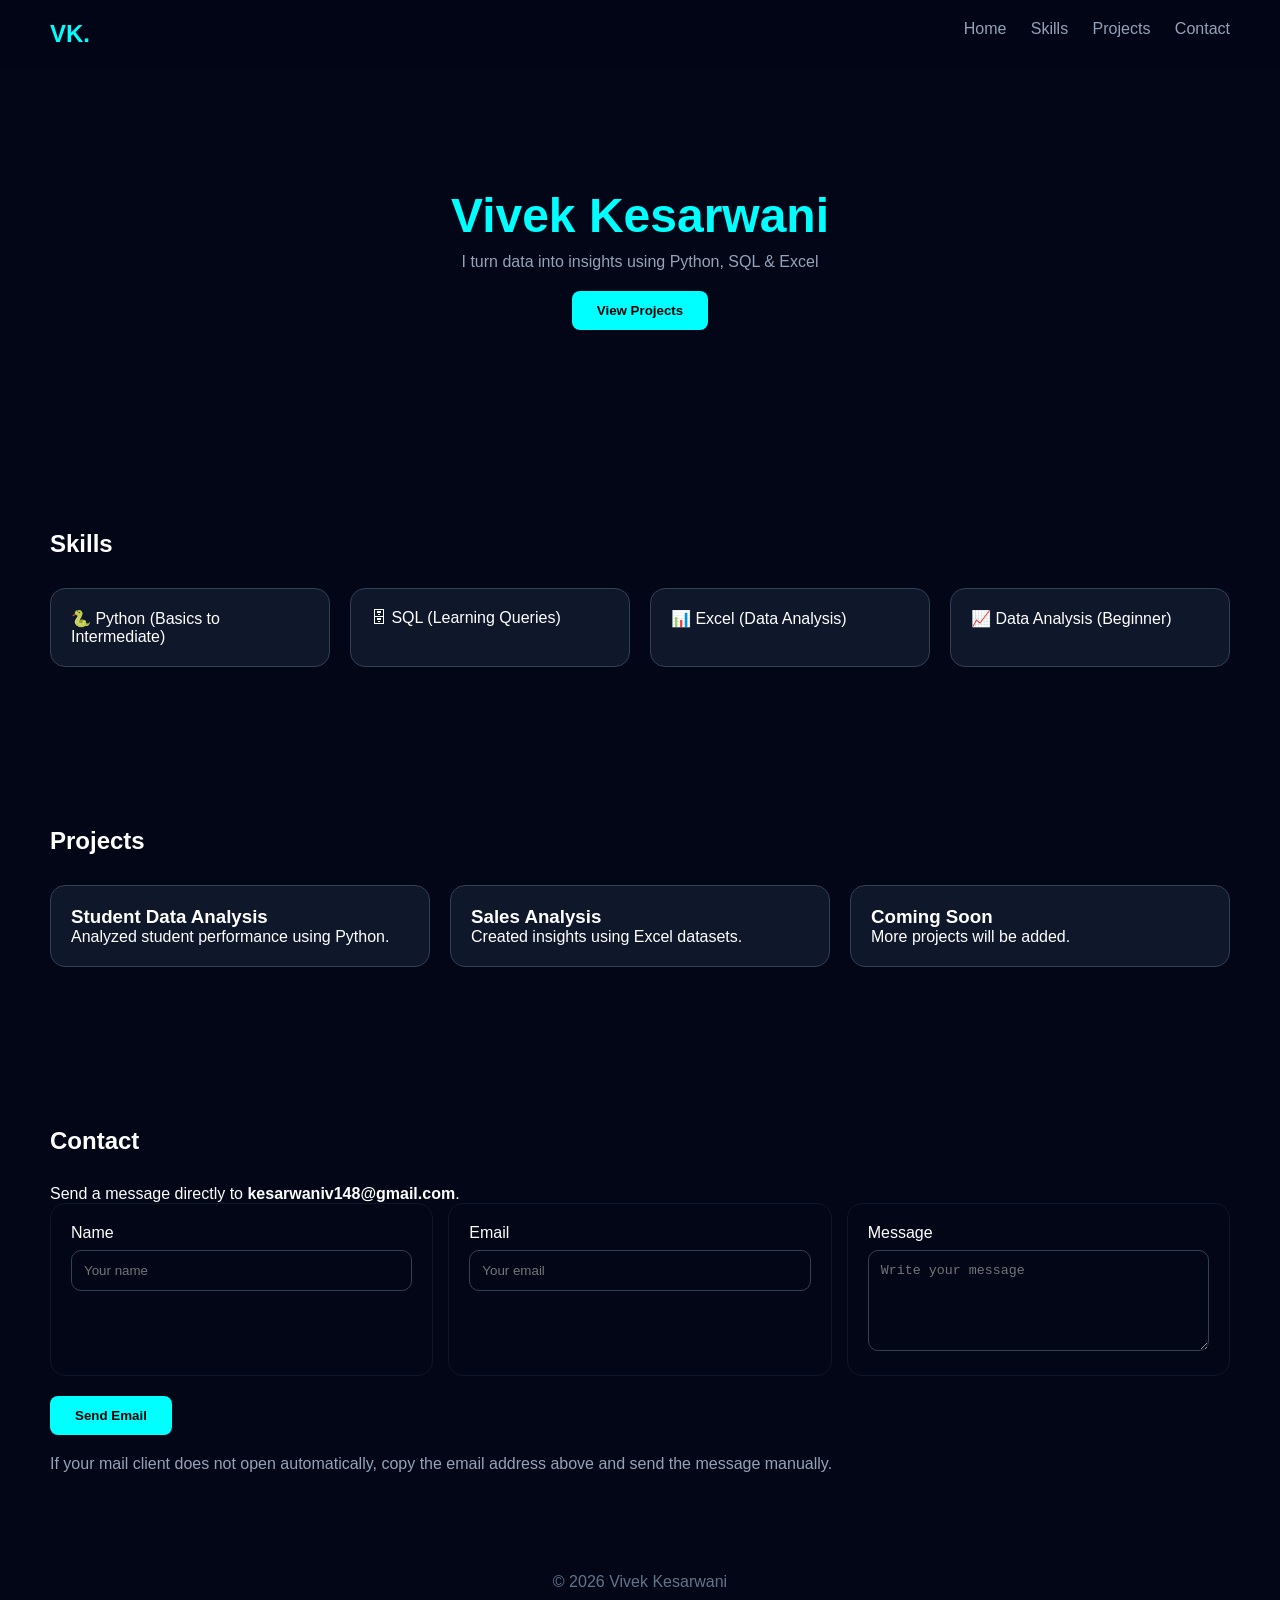
==== index.html @ e0312d07 "Add files via upload" ====
<!DOCTYPE html>
<html lang="en">
<head>
<meta charset="UTF-8">
<meta name="viewport" content="width=device-width, initial-scale=1.0">
<title>Vivek Kesarwani | Portfolio</title>

<style>
* {
  margin: 0;
  padding: 0;
  box-sizing: border-box;
  scroll-behavior: smooth;
}

body {
  font-family: 'Segoe UI', sans-serif;
  background: #020617;
  color: white;
}

/* Navbar */
nav {
  display: flex;
  justify-content: space-between;
  padding: 20px 50px;
  position: sticky;
  top: 0;
  background: rgba(2,6,23,0.9);
}
nav h2 {
  color: cyan;
}
nav a {
  color: #94a3b8;
  margin-left: 20px;
  text-decoration: none;
}
nav a:hover {
  color: cyan;
}

/* Hero */
.hero {
  text-align: center;
  padding: 120px 20px;
}
.hero h1 {
  font-size: 3rem;
  color: cyan;
}
.hero p {
  color: #94a3b8;
  margin-top: 10px;
}

/* Button */
button {
  margin-top: 20px;
  padding: 12px 25px;
  background: cyan;
  border: none;
  border-radius: 8px;
  cursor: pointer;
  font-weight: bold;
}
button:hover {
  box-shadow: 0 0 15px cyan;
}

/* Sections */
.section {
  padding: 80px 50px;
}
.section h2 {
  margin-bottom: 30px;
}

/* Cards */
.cards {
  display: flex;
  flex-wrap: wrap;
  gap: 20px;
}
.card {
  flex: 1;
  min-width: 250px;
  background: #0f172a;
  padding: 20px;
  border-radius: 15px;
  border: 1px solid #334155;
  transition: 0.3s;
}
.card:hover {
  transform: translateY(-8px);
  box-shadow: 0 0 20px cyan;
}

/* Footer */
footer {
  text-align: center;
  padding: 20px;
  color: #64748b;
}
</style>
</head>

<body>

<nav>
  <h2>VK.</h2>
  <div>
    <a href="index.html">Home</a>
    <a href="#skills">Skills</a>
    <a href="projects.html">Projects</a>
    <a href="#contact">Contact</a>
  </div>
</nav>

<section class="hero">
  <h1>Vivek Kesarwani</h1>
  <p>I turn data into insights using Python, SQL & Excel</p>
  <a href="projects.html"><button>View Projects</button></a>
</section>

<section class="section" id="skills">
  <h2>Skills</h2>
  <div class="cards">
    <div class="card">🐍 Python (Basics to Intermediate)</div>
    <div class="card">🗄 SQL (Learning Queries)</div>
    <div class="card">📊 Excel (Data Analysis)</div>
    <div class="card">📈 Data Analysis (Beginner)</div>
  </div>
</section>

<section class="section" id="projects">
  <h2>Projects</h2>
  <div class="cards">
    <div class="card">
      <h3>Student Data Analysis</h3>
      <p>Analyzed student performance using Python.</p>
    </div>
    <div class="card">
      <h3>Sales Analysis</h3>
      <p>Created insights using Excel datasets.</p>
    </div>
    <div class="card">
      <h3>Coming Soon</h3>
      <p>More projects will be added.</p>
    </div>
  </div>
</section>

<section class="section" id="contact">
  <h2>Contact</h2>
  <p>Send a message directly to <strong>kesarwaniv148@gmail.com</strong>.</p>
  <form action="mailto:kesarwaniv148@gmail.com" method="post" enctype="text/plain">
    <div class="cards" style="gap: 15px;">
      <div class="card" style="background: #020617; border: 1px solid #0f172a;">
        <label for="name">Name</label><br>
        <input id="name" name="name" type="text" placeholder="Your name" style="width:100%; padding:12px; margin-top:8px; border-radius:10px; border:1px solid #334155; background:#020617; color:white;">
      </div>
      <div class="card" style="background: #020617; border: 1px solid #0f172a;">
        <label for="email">Email</label><br>
        <input id="email" name="email" type="email" placeholder="Your email" style="width:100%; padding:12px; margin-top:8px; border-radius:10px; border:1px solid #334155; background:#020617; color:white;">
      </div>
      <div class="card" style="background: #020617; border: 1px solid #0f172a; width:100%;">
        <label for="message">Message</label><br>
        <textarea id="message" name="message" rows="5" placeholder="Write your message" style="width:100%; padding:12px; margin-top:8px; border-radius:10px; border:1px solid #334155; background:#020617; color:white;"></textarea>
      </div>
    </div>
    <button type="submit">Send Email</button>
  </form>
  <p style="margin-top:20px; color:#94a3b8;">If your mail client does not open automatically, copy the email address above and send the message manually.</p>
</section>

<footer>
  © 2026 Vivek Kesarwani
</footer>

</body>
</html>
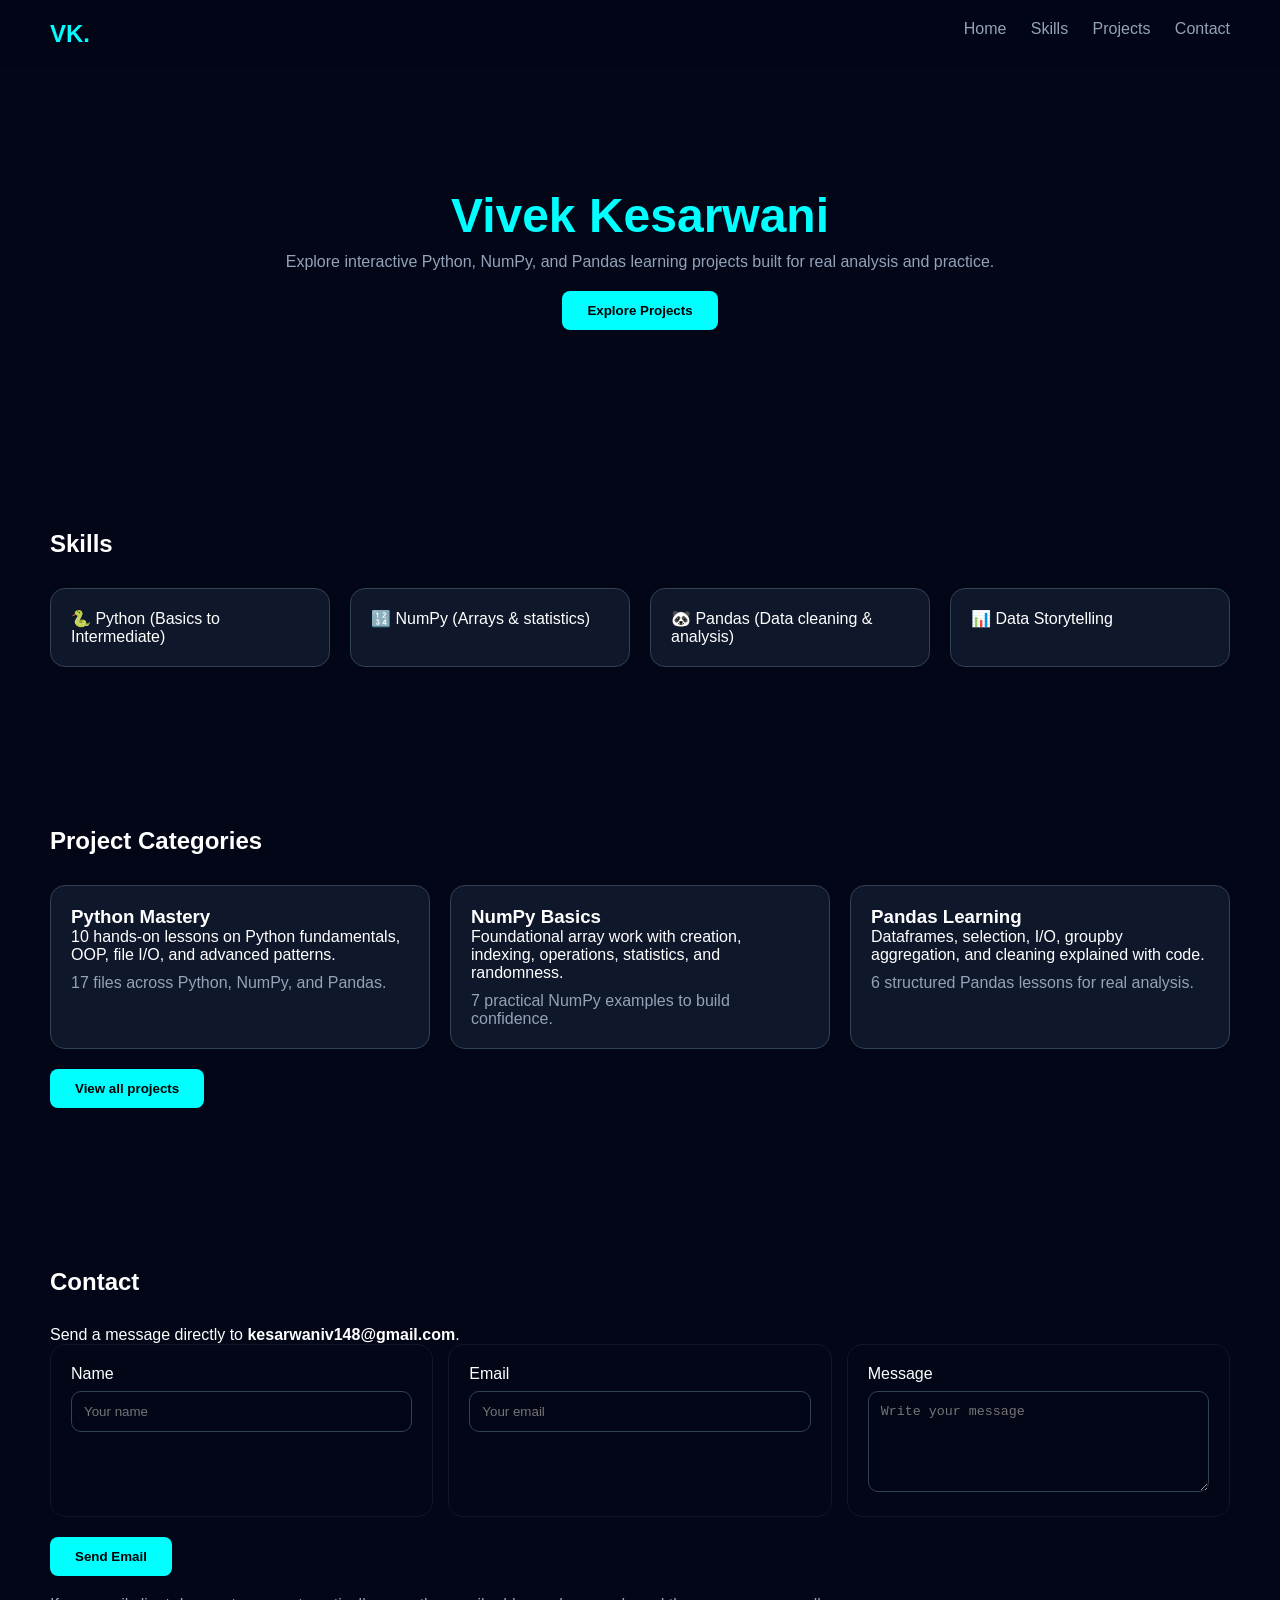
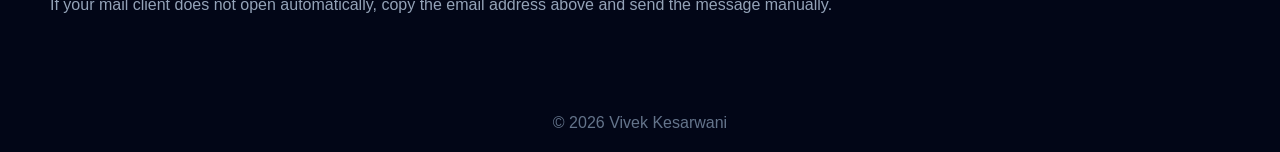
==== commit aa684759: "Add files via upload" ====
--- a/index.html
+++ b/index.html
@@ -119,36 +119,40 @@
 
 <section class="hero">
   <h1>Vivek Kesarwani</h1>
-  <p>I turn data into insights using Python, SQL & Excel</p>
-  <a href="projects.html"><button>View Projects</button></a>
+  <p>Explore interactive Python, NumPy, and Pandas learning projects built for real analysis and practice.</p>
+  <a href="projects.html"><button>Explore Projects</button></a>
 </section>
 
 <section class="section" id="skills">
   <h2>Skills</h2>
   <div class="cards">
     <div class="card">🐍 Python (Basics to Intermediate)</div>
-    <div class="card">🗄 SQL (Learning Queries)</div>
-    <div class="card">📊 Excel (Data Analysis)</div>
-    <div class="card">📈 Data Analysis (Beginner)</div>
+    <div class="card">🔢 NumPy (Arrays & statistics)</div>
+    <div class="card">🐼 Pandas (Data cleaning & analysis)</div>
+    <div class="card">📊 Data Storytelling</div>
   </div>
 </section>
 
 <section class="section" id="projects">
-  <h2>Projects</h2>
+  <h2>Project Categories</h2>
   <div class="cards">
     <div class="card">
-      <h3>Student Data Analysis</h3>
-      <p>Analyzed student performance using Python.</p>
+      <h3>Python Mastery</h3>
+      <p>10 hands-on lessons on Python fundamentals, OOP, file I/O, and advanced patterns.</p>
+      <p style="margin-top:10px; color:#94a3b8;">17 files across Python, NumPy, and Pandas.</p>
     </div>
     <div class="card">
-      <h3>Sales Analysis</h3>
-      <p>Created insights using Excel datasets.</p>
+      <h3>NumPy Basics</h3>
+      <p>Foundational array work with creation, indexing, operations, statistics, and randomness.</p>
+      <p style="margin-top:10px; color:#94a3b8;">7 practical NumPy examples to build confidence.</p>
     </div>
     <div class="card">
-      <h3>Coming Soon</h3>
-      <p>More projects will be added.</p>
+      <h3>Pandas Learning</h3>
+      <p>Dataframes, selection, I/O, groupby aggregation, and cleaning explained with code.</p>
+      <p style="margin-top:10px; color:#94a3b8;">6 structured Pandas lessons for real analysis.</p>
     </div>
   </div>
+  <a href="projects.html"><button>View all projects</button></a>
 </section>
 
 <section class="section" id="contact">
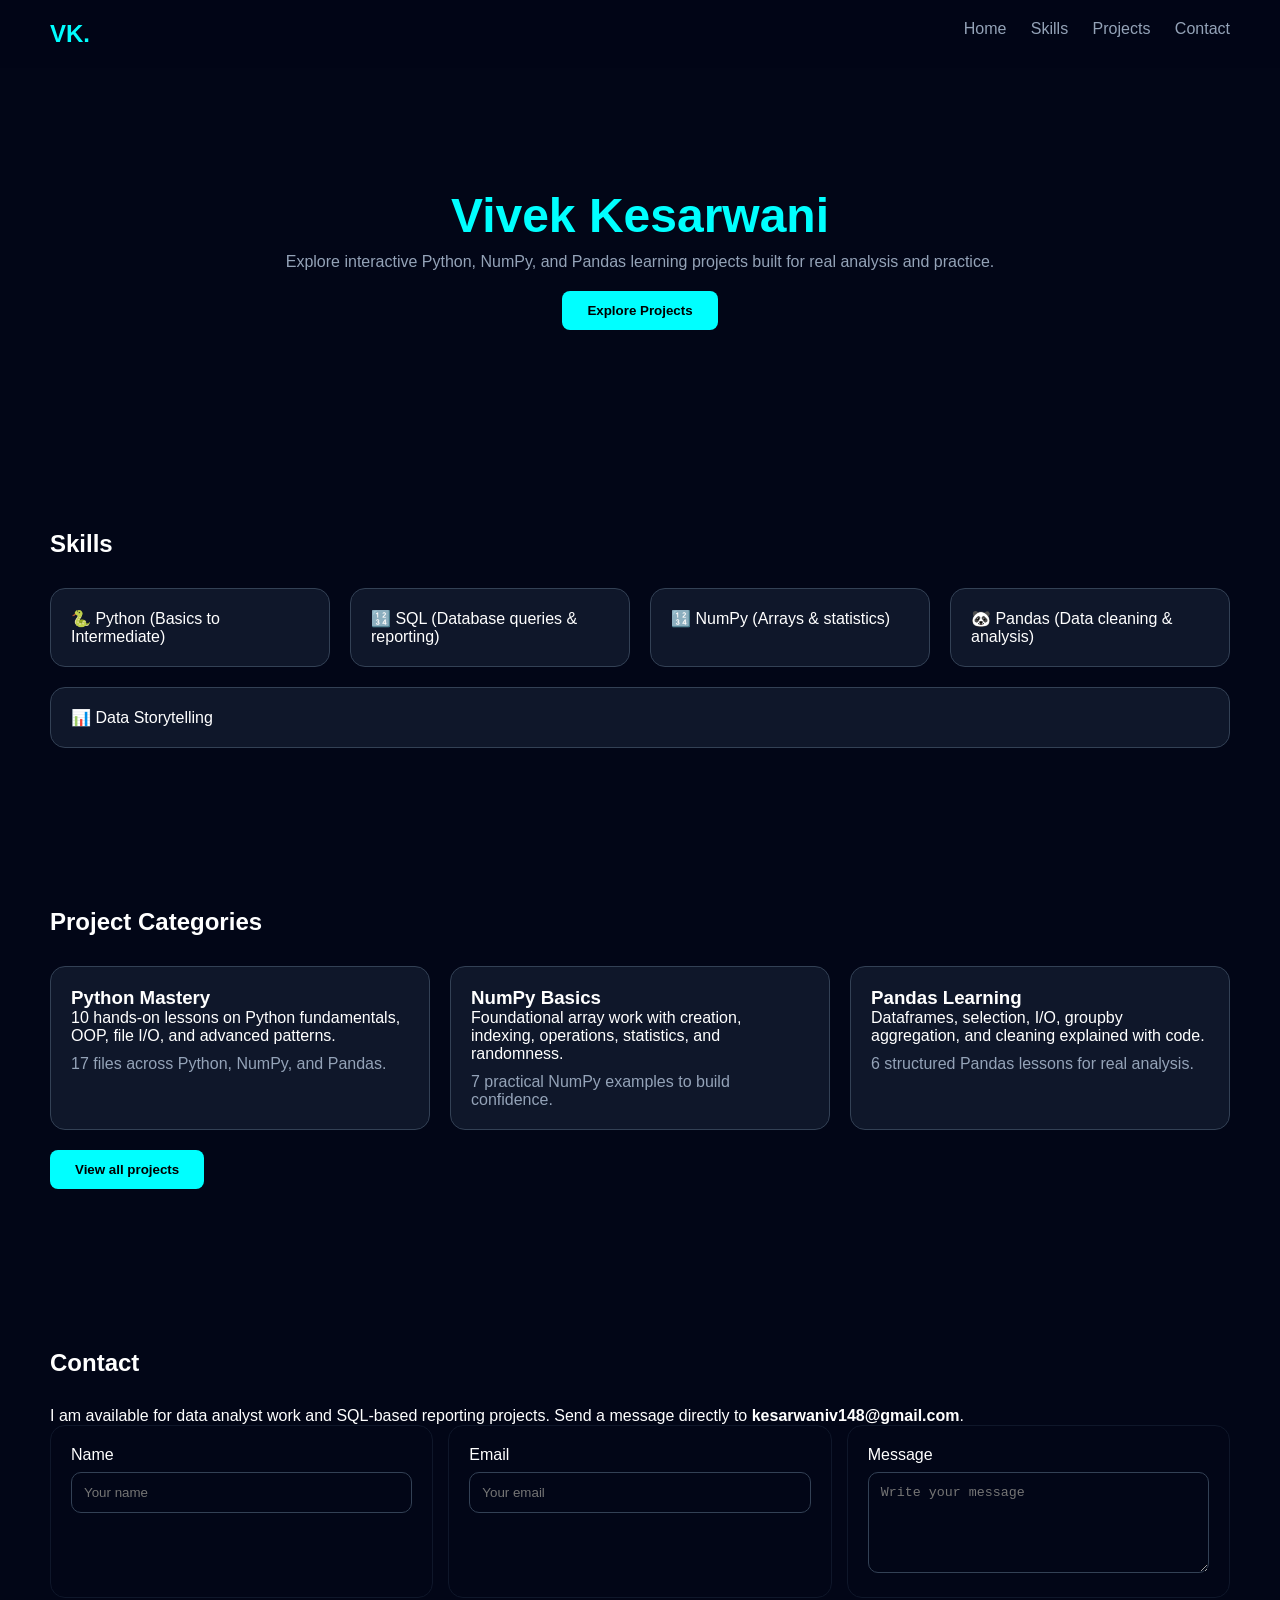
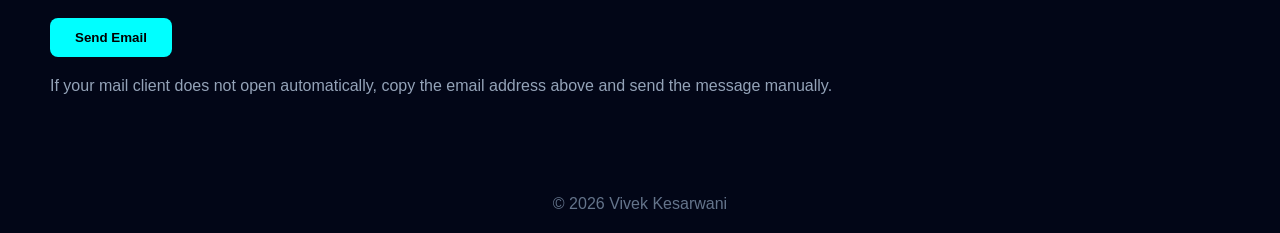
==== commit 73447317: "Add files via upload" ====
--- a/index.html
+++ b/index.html
@@ -127,6 +127,7 @@
   <h2>Skills</h2>
   <div class="cards">
     <div class="card">🐍 Python (Basics to Intermediate)</div>
+    <div class="card">🔢 SQL (Database queries & reporting)</div>
     <div class="card">🔢 NumPy (Arrays & statistics)</div>
     <div class="card">🐼 Pandas (Data cleaning & analysis)</div>
     <div class="card">📊 Data Storytelling</div>
@@ -157,7 +158,7 @@
 
 <section class="section" id="contact">
   <h2>Contact</h2>
-  <p>Send a message directly to <strong>kesarwaniv148@gmail.com</strong>.</p>
+  <p>I am available for data analyst work and SQL-based reporting projects. Send a message directly to <strong>kesarwaniv148@gmail.com</strong>.</p>
   <form action="mailto:kesarwaniv148@gmail.com" method="post" enctype="text/plain">
     <div class="cards" style="gap: 15px;">
       <div class="card" style="background: #020617; border: 1px solid #0f172a;">
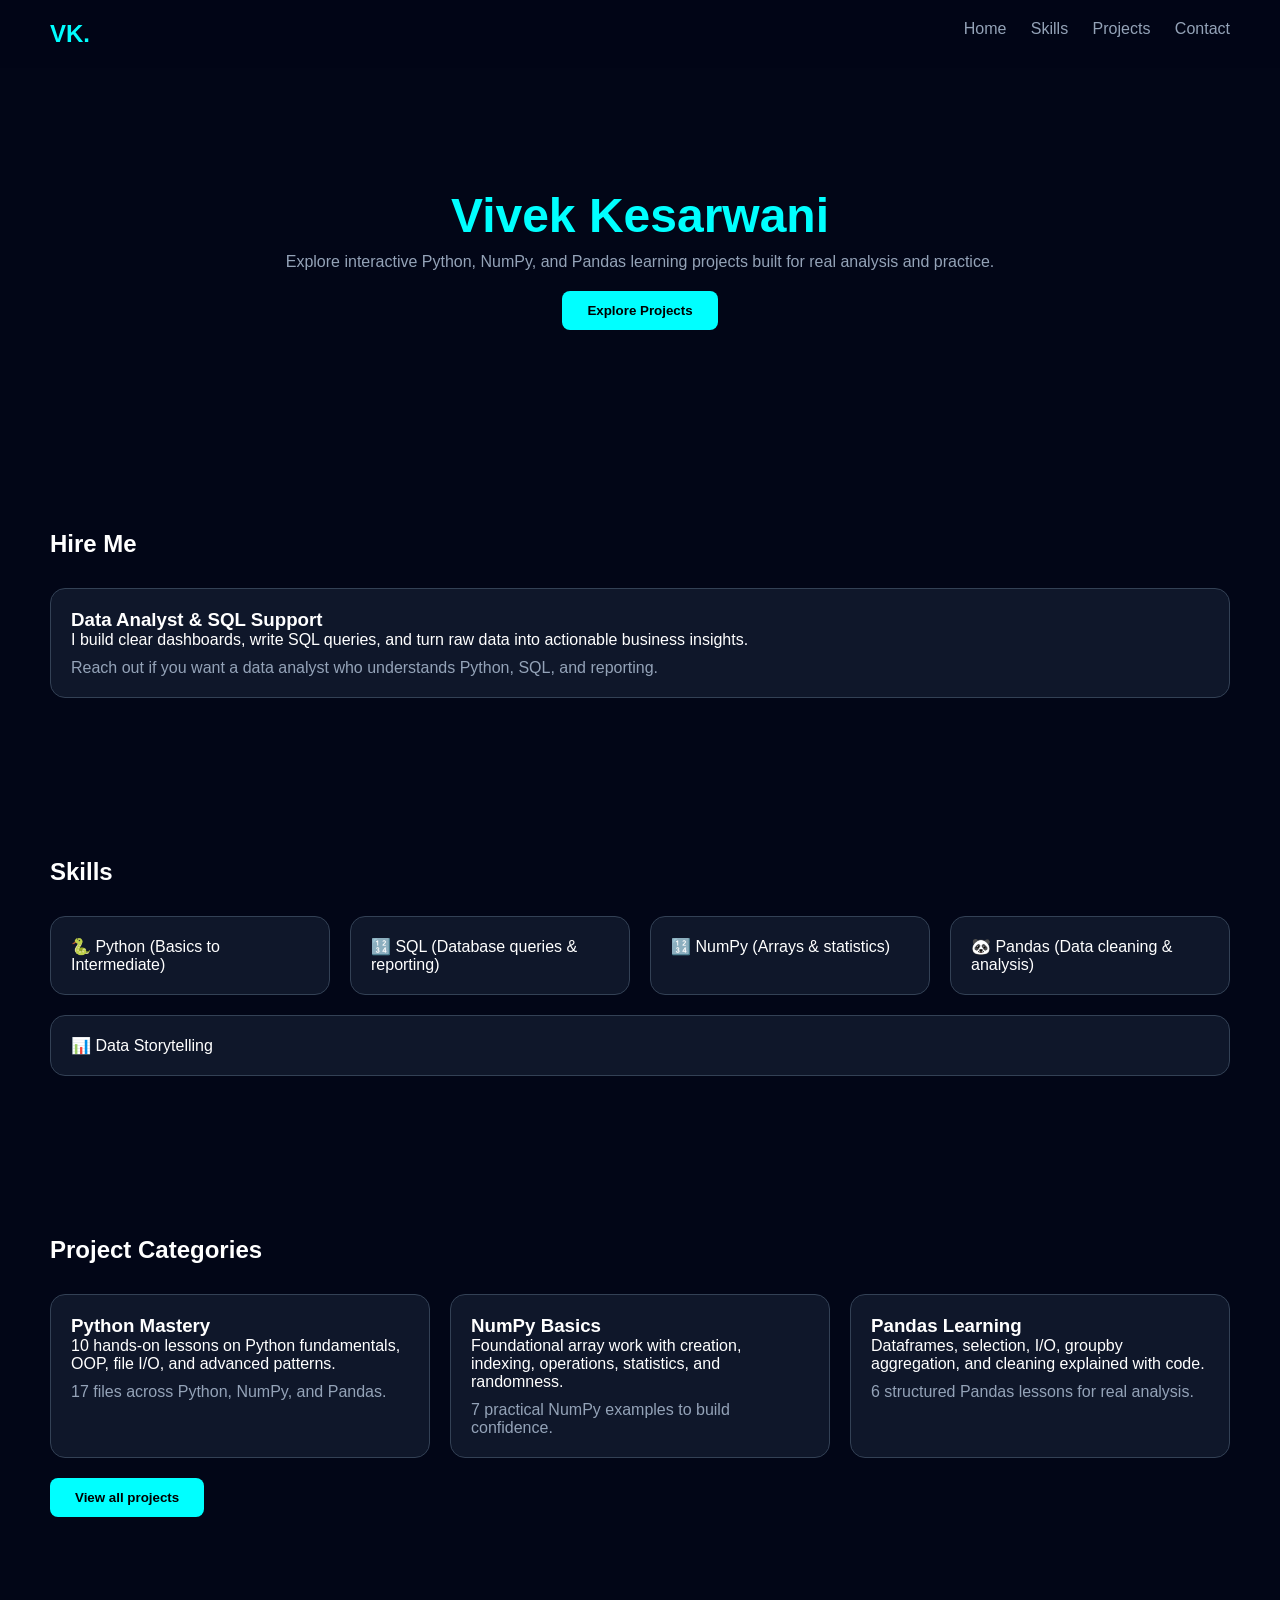
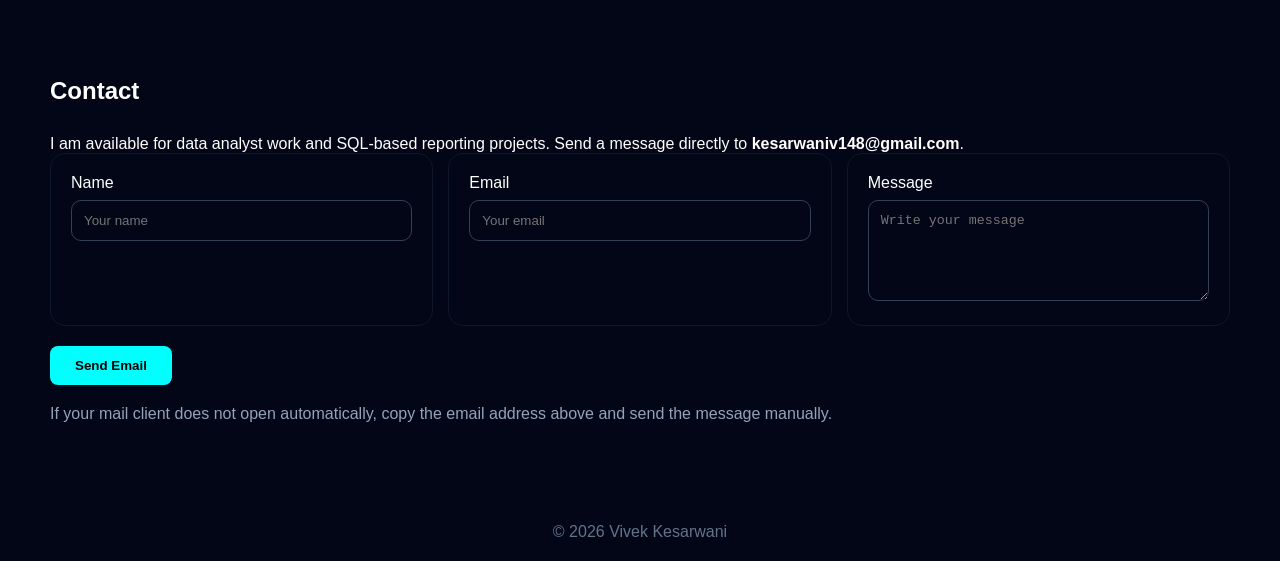
==== commit f0a84027: "Add files via upload" ====
--- a/index.html
+++ b/index.html
@@ -123,6 +123,17 @@
   <a href="projects.html"><button>Explore Projects</button></a>
 </section>
 
+<section class="section" id="hire">
+  <h2>Hire Me</h2>
+  <div class="cards">
+    <div class="card">
+      <h3>Data Analyst & SQL Support</h3>
+      <p>I build clear dashboards, write SQL queries, and turn raw data into actionable business insights.</p>
+      <p style="margin-top:10px; color:#94a3b8;">Reach out if you want a data analyst who understands Python, SQL, and reporting.</p>
+    </div>
+  </div>
+</section>
+
 <section class="section" id="skills">
   <h2>Skills</h2>
   <div class="cards">
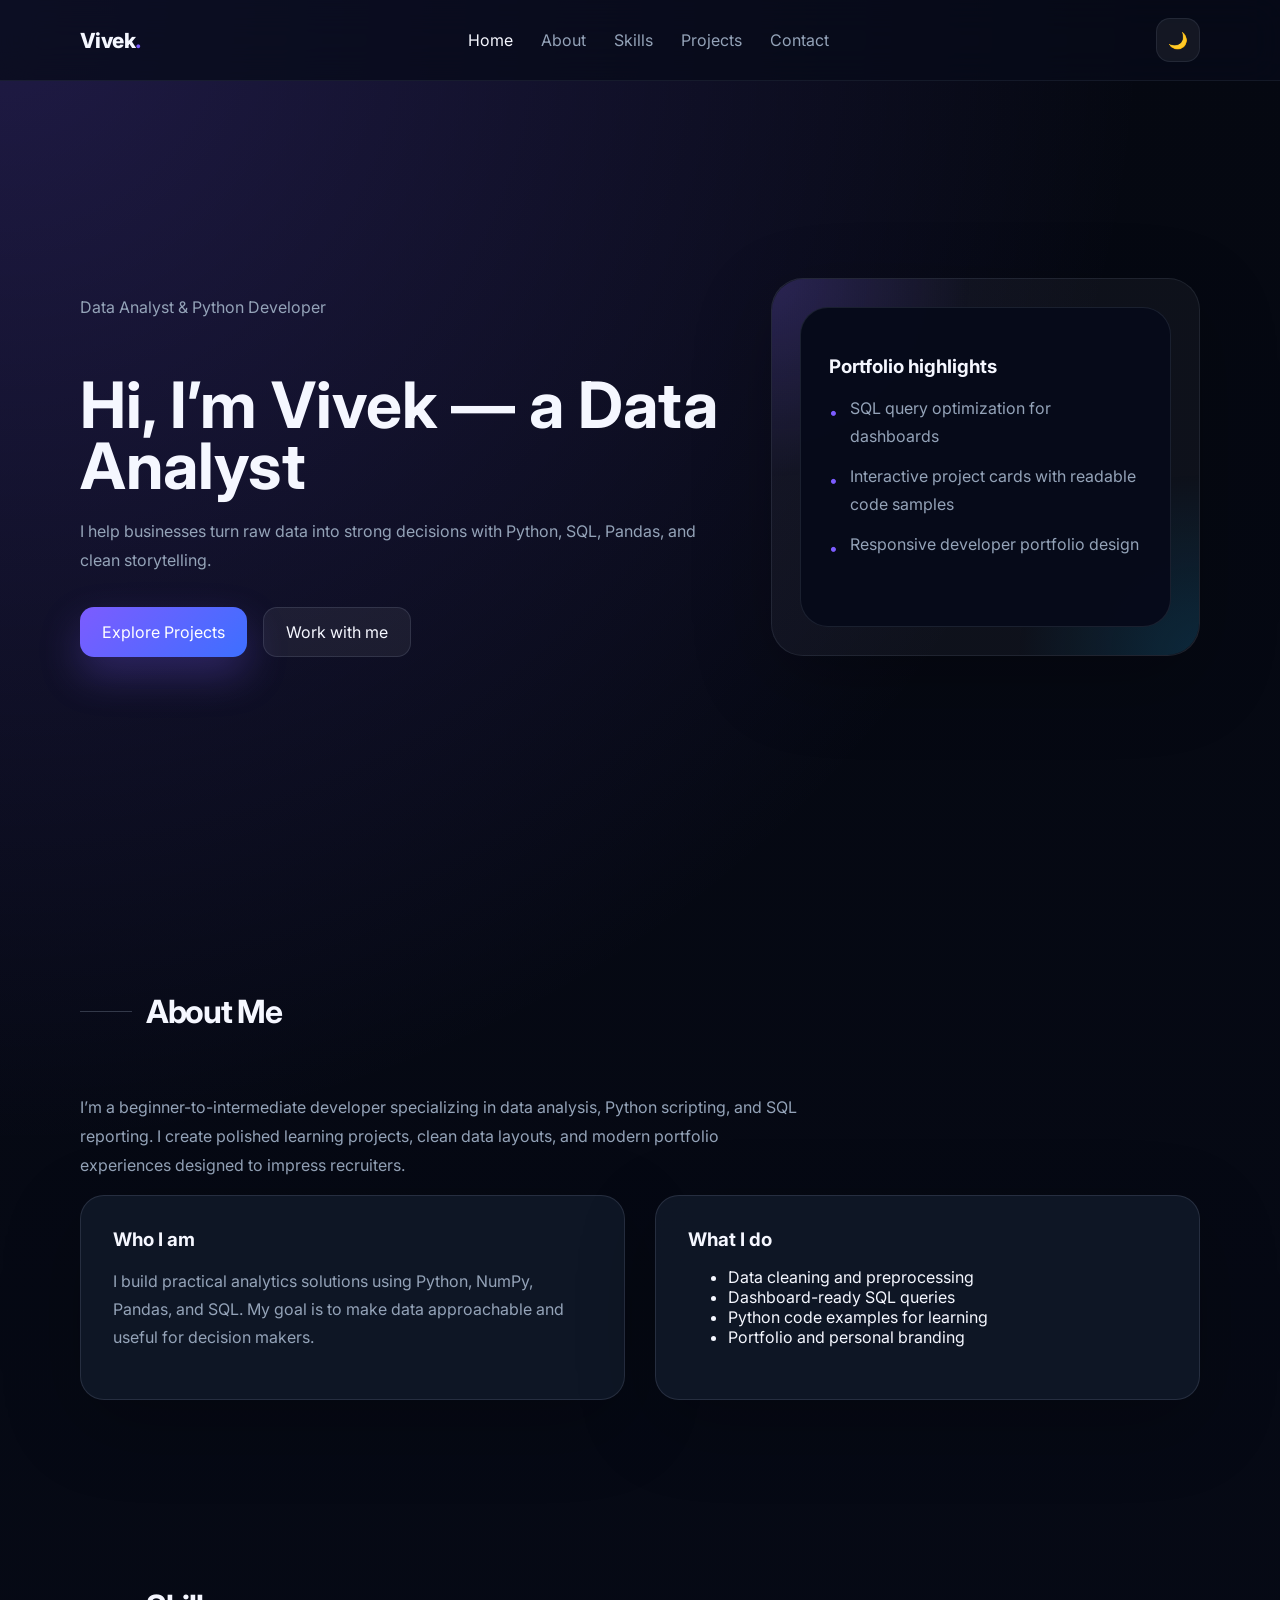
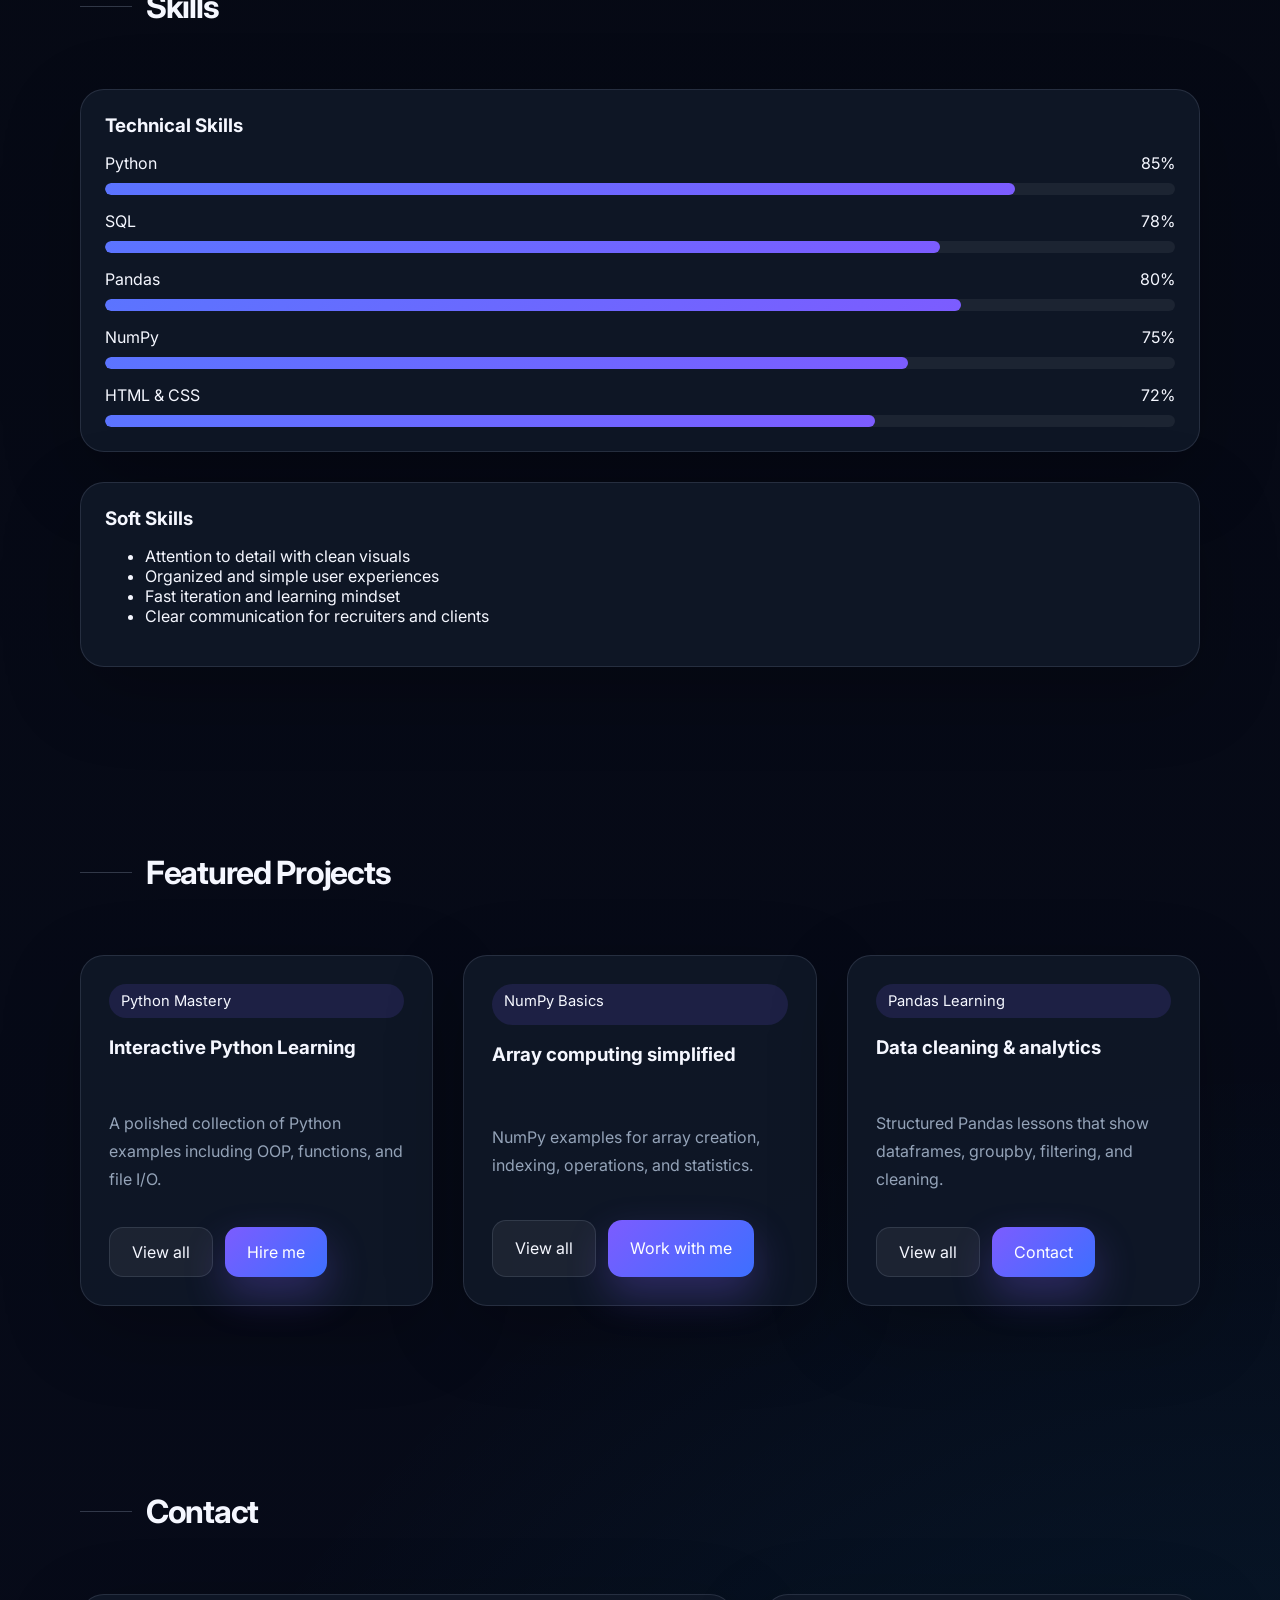
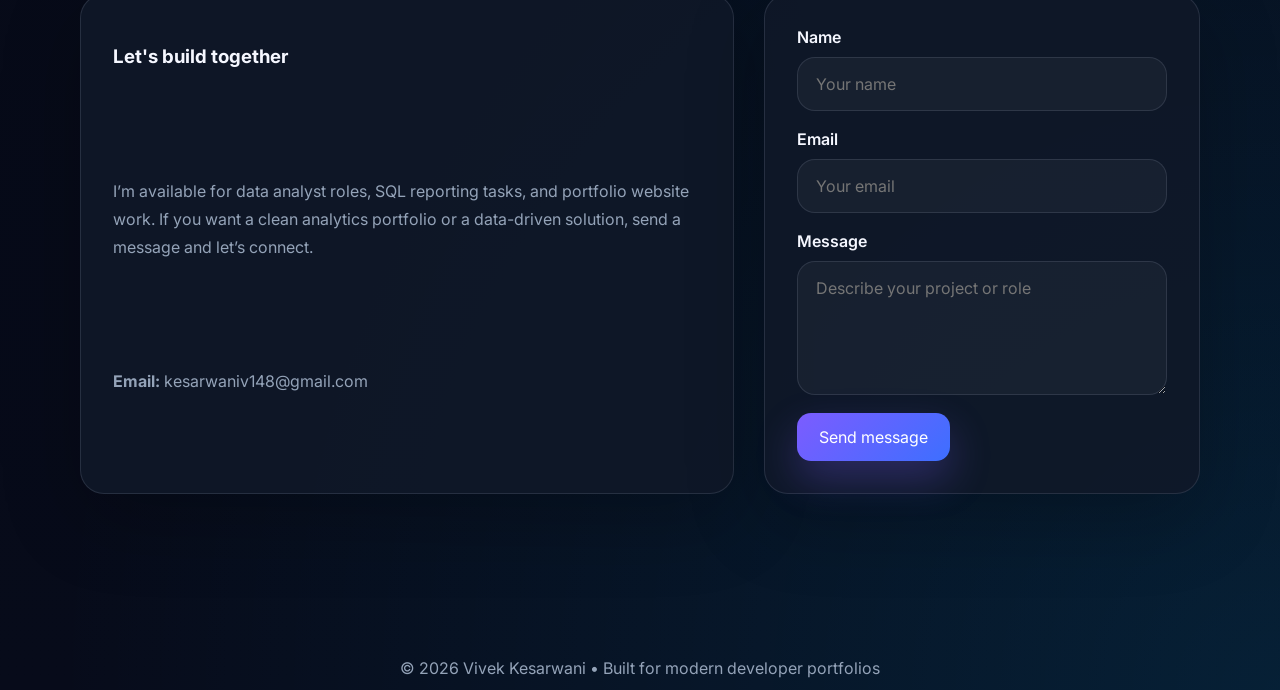
==== commit be0d3aef: "Add files via upload" ====
--- a/index.html
+++ b/index.html
@@ -1,198 +1,202 @@
 <!DOCTYPE html>
 <html lang="en">
 <head>
-<meta charset="UTF-8">
-<meta name="viewport" content="width=device-width, initial-scale=1.0">
-<title>Vivek Kesarwani | Portfolio</title>
-
-<style>
-* {
-  margin: 0;
-  padding: 0;
-  box-sizing: border-box;
-  scroll-behavior: smooth;
-}
-
-body {
-  font-family: 'Segoe UI', sans-serif;
-  background: #020617;
-  color: white;
-}
-
-/* Navbar */
-nav {
-  display: flex;
-  justify-content: space-between;
-  padding: 20px 50px;
-  position: sticky;
-  top: 0;
-  background: rgba(2,6,23,0.9);
-}
-nav h2 {
-  color: cyan;
-}
-nav a {
-  color: #94a3b8;
-  margin-left: 20px;
-  text-decoration: none;
-}
-nav a:hover {
-  color: cyan;
-}
-
-/* Hero */
-.hero {
-  text-align: center;
-  padding: 120px 20px;
-}
-.hero h1 {
-  font-size: 3rem;
-  color: cyan;
-}
-.hero p {
-  color: #94a3b8;
-  margin-top: 10px;
-}
-
-/* Button */
-button {
-  margin-top: 20px;
-  padding: 12px 25px;
-  background: cyan;
-  border: none;
-  border-radius: 8px;
-  cursor: pointer;
-  font-weight: bold;
-}
-button:hover {
-  box-shadow: 0 0 15px cyan;
-}
-
-/* Sections */
-.section {
-  padding: 80px 50px;
-}
-.section h2 {
-  margin-bottom: 30px;
-}
-
-/* Cards */
-.cards {
-  display: flex;
-  flex-wrap: wrap;
-  gap: 20px;
-}
-.card {
-  flex: 1;
-  min-width: 250px;
-  background: #0f172a;
-  padding: 20px;
-  border-radius: 15px;
-  border: 1px solid #334155;
-  transition: 0.3s;
-}
-.card:hover {
-  transform: translateY(-8px);
-  box-shadow: 0 0 20px cyan;
-}
-
-/* Footer */
-footer {
-  text-align: center;
-  padding: 20px;
-  color: #64748b;
-}
-</style>
+  <meta charset="UTF-8">
+  <meta name="viewport" content="width=device-width, initial-scale=1.0">
+  <title>Vivek Kesarwani | Developer Portfolio</title>
+  <link rel="preconnect" href="https://fonts.googleapis.com">
+  <link rel="preconnect" href="https://fonts.gstatic.com" crossorigin>
+  <link href="https://fonts.googleapis.com/css2?family=Inter:wght@400;500;600;700;800&display=swap" rel="stylesheet">
+  <link rel="stylesheet" href="styles.css">
 </head>
-
-<body>
-
-<nav>
-  <h2>VK.</h2>
-  <div>
-    <a href="index.html">Home</a>
-    <a href="#skills">Skills</a>
-    <a href="projects.html">Projects</a>
-    <a href="#contact">Contact</a>
+<body data-page="home">
+  <div class="page-loader" id="page-loader">
+    <div class="loader-ring"></div>
   </div>
-</nav>
-
-<section class="hero">
-  <h1>Vivek Kesarwani</h1>
-  <p>Explore interactive Python, NumPy, and Pandas learning projects built for real analysis and practice.</p>
-  <a href="projects.html"><button>Explore Projects</button></a>
-</section>
-
-<section class="section" id="hire">
-  <h2>Hire Me</h2>
-  <div class="cards">
-    <div class="card">
-      <h3>Data Analyst & SQL Support</h3>
-      <p>I build clear dashboards, write SQL queries, and turn raw data into actionable business insights.</p>
-      <p style="margin-top:10px; color:#94a3b8;">Reach out if you want a data analyst who understands Python, SQL, and reporting.</p>
+
+  <header class="site-header reveal">
+    <div class="nav-container">
+      <a class="brand" href="index.html">Vivek<span class="brand-highlight">.</span></a>
+      <nav class="nav-links">
+        <a href="#home">Home</a>
+        <a href="#about">About</a>
+        <a href="#skills">Skills</a>
+        <a href="#projects">Projects</a>
+        <a href="#contact">Contact</a>
+      </nav>
+      <div class="nav-actions">
+        <button id="theme-toggle" class="theme-toggle" aria-label="Toggle theme">☀️</button>
+        <button class="mobile-menu-btn" aria-label="Toggle menu">☰</button>
+      </div>
     </div>
-  </div>
-</section>
-
-<section class="section" id="skills">
-  <h2>Skills</h2>
-  <div class="cards">
-    <div class="card">🐍 Python (Basics to Intermediate)</div>
-    <div class="card">🔢 SQL (Database queries & reporting)</div>
-    <div class="card">🔢 NumPy (Arrays & statistics)</div>
-    <div class="card">🐼 Pandas (Data cleaning & analysis)</div>
-    <div class="card">📊 Data Storytelling</div>
-  </div>
-</section>
-
-<section class="section" id="projects">
-  <h2>Project Categories</h2>
-  <div class="cards">
-    <div class="card">
-      <h3>Python Mastery</h3>
-      <p>10 hands-on lessons on Python fundamentals, OOP, file I/O, and advanced patterns.</p>
-      <p style="margin-top:10px; color:#94a3b8;">17 files across Python, NumPy, and Pandas.</p>
+    <div class="mobile-menu" id="mobile-menu">
+      <a href="#home">Home</a>
+      <a href="#about">About</a>
+      <a href="#skills">Skills</a>
+      <a href="#projects">Projects</a>
+      <a href="#contact">Contact</a>
     </div>
-    <div class="card">
-      <h3>NumPy Basics</h3>
-      <p>Foundational array work with creation, indexing, operations, statistics, and randomness.</p>
-      <p style="margin-top:10px; color:#94a3b8;">7 practical NumPy examples to build confidence.</p>
-    </div>
-    <div class="card">
-      <h3>Pandas Learning</h3>
-      <p>Dataframes, selection, I/O, groupby aggregation, and cleaning explained with code.</p>
-      <p style="margin-top:10px; color:#94a3b8;">6 structured Pandas lessons for real analysis.</p>
-    </div>
-  </div>
-  <a href="projects.html"><button>View all projects</button></a>
-</section>
-
-<section class="section" id="contact">
-  <h2>Contact</h2>
-  <p>I am available for data analyst work and SQL-based reporting projects. Send a message directly to <strong>kesarwaniv148@gmail.com</strong>.</p>
-  <form action="mailto:kesarwaniv148@gmail.com" method="post" enctype="text/plain">
-    <div class="cards" style="gap: 15px;">
-      <div class="card" style="background: #020617; border: 1px solid #0f172a;">
-        <label for="name">Name</label><br>
-        <input id="name" name="name" type="text" placeholder="Your name" style="width:100%; padding:12px; margin-top:8px; border-radius:10px; border:1px solid #334155; background:#020617; color:white;">
-      </div>
-      <div class="card" style="background: #020617; border: 1px solid #0f172a;">
-        <label for="email">Email</label><br>
-        <input id="email" name="email" type="email" placeholder="Your email" style="width:100%; padding:12px; margin-top:8px; border-radius:10px; border:1px solid #334155; background:#020617; color:white;">
-      </div>
-      <div class="card" style="background: #020617; border: 1px solid #0f172a; width:100%;">
-        <label for="message">Message</label><br>
-        <textarea id="message" name="message" rows="5" placeholder="Write your message" style="width:100%; padding:12px; margin-top:8px; border-radius:10px; border:1px solid #334155; background:#020617; color:white;"></textarea>
-      </div>
-    </div>
-    <button type="submit">Send Email</button>
-  </form>
-  <p style="margin-top:20px; color:#94a3b8;">If your mail client does not open automatically, copy the email address above and send the message manually.</p>
-</section>
-
-<footer>
-  © 2026 Vivek Kesarwani
-</footer>
-
+  </header>
+
+  <main class="main-content">
+    <section class="hero section" id="home">
+      <div class="hero-grid">
+        <div class="hero-content reveal">
+          <p class="eyebrow">Data Analyst & Python Developer</p>
+          <h1>Hi, I’m <span>Vivek</span> — a <span id="typed-text"></span></h1>
+          <p>I help businesses turn raw data into strong decisions with Python, SQL, Pandas, and clean storytelling.</p>
+          <div class="hero-cta">
+            <a class="btn" href="projects.html">Explore Projects</a>
+            <a class="btn-secondary" href="#contact">Work with me</a>
+          </div>
+        </div>
+
+        <div class="hero-visual reveal">
+          <div class="hero-glow"></div>
+          <div class="hero-card">
+            <h3>Portfolio highlights</h3>
+            <ul>
+              <li>SQL query optimization for dashboards</li>
+              <li>Interactive project cards with readable code samples</li>
+              <li>Responsive developer portfolio design</li>
+            </ul>
+          </div>
+        </div>
+      </div>
+    </section>
+
+    <section class="section about" id="about">
+      <div class="section-title">
+        <h2>About Me</h2>
+      </div>
+      <p class="section-description reveal">I’m a beginner-to-intermediate developer specializing in data analysis, Python scripting, and SQL reporting. I create polished learning projects, clean data layouts, and modern portfolio experiences designed to impress recruiters.</p>
+      <div class="about-grid">
+        <div class="about-card reveal">
+          <h3>Who I am</h3>
+          <p>I build practical analytics solutions using Python, NumPy, Pandas, and SQL. My goal is to make data approachable and useful for decision makers.</p>
+        </div>
+        <div class="about-card reveal">
+          <h3>What I do</h3>
+          <ul>
+            <li>Data cleaning and preprocessing</li>
+            <li>Dashboard-ready SQL queries</li>
+            <li>Python code examples for learning</li>
+            <li>Portfolio and personal branding</li>
+          </ul>
+        </div>
+      </div>
+    </section>
+
+    <section class="section skills" id="skills">
+      <div class="section-title">
+        <h2>Skills</h2>
+      </div>
+      <div class="skills-grid reveal">
+        <div class="skill-card">
+          <h3>Technical Skills</h3>
+          <div class="skill-meter">
+            <div class="skill-item">
+              <div class="skill-label"><span>Python</span><span>85%</span></div>
+              <div class="skill-bar"><div class="skill-fill" style="width: 85%;"></div></div>
+            </div>
+            <div class="skill-item">
+              <div class="skill-label"><span>SQL</span><span>78%</span></div>
+              <div class="skill-bar"><div class="skill-fill" style="width: 78%;"></div></div>
+            </div>
+            <div class="skill-item">
+              <div class="skill-label"><span>Pandas</span><span>80%</span></div>
+              <div class="skill-bar"><div class="skill-fill" style="width: 80%;"></div></div>
+            </div>
+            <div class="skill-item">
+              <div class="skill-label"><span>NumPy</span><span>75%</span></div>
+              <div class="skill-bar"><div class="skill-fill" style="width: 75%;"></div></div>
+            </div>
+            <div class="skill-item">
+              <div class="skill-label"><span>HTML & CSS</span><span>72%</span></div>
+              <div class="skill-bar"><div class="skill-fill" style="width: 72%;"></div></div>
+            </div>
+          </div>
+        </div>
+        <div class="skill-card">
+          <h3>Soft Skills</h3>
+          <ul>
+            <li>Attention to detail with clean visuals</li>
+            <li>Organized and simple user experiences</li>
+            <li>Fast iteration and learning mindset</li>
+            <li>Clear communication for recruiters and clients</li>
+          </ul>
+        </div>
+      </div>
+    </section>
+
+    <section class="section projects-preview" id="projects">
+      <div class="section-title">
+        <h2>Featured Projects</h2>
+      </div>
+      <div class="project-grid reveal">
+        <article class="project-card">
+          <span class="tag-pill">Python Mastery</span>
+          <h3>Interactive Python Learning</h3>
+          <p>A polished collection of Python examples including OOP, functions, and file I/O.</p>
+          <div class="project-actions">
+            <a class="btn-secondary" href="projects.html">View all</a>
+            <a class="btn" href="#contact">Hire me</a>
+          </div>
+        </article>
+        <article class="project-card">
+          <span class="tag-pill">NumPy Basics</span>
+          <h3>Array computing simplified</h3>
+          <p>NumPy examples for array creation, indexing, operations, and statistics.</p>
+          <div class="project-actions">
+            <a class="btn-secondary" href="projects.html">View all</a>
+            <a class="btn" href="#contact">Work with me</a>
+          </div>
+        </article>
+        <article class="project-card">
+          <span class="tag-pill">Pandas Learning</span>
+          <h3>Data cleaning & analytics</h3>
+          <p>Structured Pandas lessons that show dataframes, groupby, filtering, and cleaning.</p>
+          <div class="project-actions">
+            <a class="btn-secondary" href="projects.html">View all</a>
+            <a class="btn" href="#contact">Contact</a>
+          </div>
+        </article>
+      </div>
+    </section>
+
+    <section class="section contact" id="contact">
+      <div class="section-title">
+        <h2>Contact</h2>
+      </div>
+      <div class="contact-grid reveal">
+        <div class="contact-card">
+          <h3>Let's build together</h3>
+          <p>I’m available for data analyst roles, SQL reporting tasks, and portfolio website work. If you want a clean analytics portfolio or a data-driven solution, send a message and let’s connect.</p>
+          <p><strong>Email:</strong> kesarwaniv148@gmail.com</p>
+        </div>
+        <form class="contact-form contact-card" action="mailto:kesarwaniv148@gmail.com" method="post" enctype="text/plain">
+          <div class="contact-field">
+            <label for="name">Name</label>
+            <input id="name" name="name" type="text" placeholder="Your name" required>
+          </div>
+          <div class="contact-field">
+            <label for="email">Email</label>
+            <input id="email" name="email" type="email" placeholder="Your email" required>
+          </div>
+          <div class="contact-field">
+            <label for="message">Message</label>
+            <textarea id="message" name="message" rows="5" placeholder="Describe your project or role" required></textarea>
+          </div>
+          <button class="btn" type="submit">Send message</button>
+        </form>
+      </div>
+    </section>
+  </main>
+
+  <footer>
+    © 2026 Vivek Kesarwani • Built for modern developer portfolios
+  </footer>
+
+  <script src="script.js" defer></script>
 </body>
 </html>
--- a/styles.css
+++ b/styles.css
@@ -0,0 +1,575 @@
+:root {
+  --bg: #070b1a;
+  --surface: rgba(16, 24, 40, 0.88);
+  --surface-strong: rgba(18, 30, 60, 0.95);
+  --text: #f5f7ff;
+  --muted: #94a3b8;
+  --accent: #7c5cff;
+  --accent-soft: rgba(124, 92, 255, 0.14);
+  --border: rgba(148, 163, 184, 0.18);
+  --shadow: 0 24px 80px rgba(0, 0, 0, 0.24);
+  --radius: 24px;
+  --transition: 0.28s ease;
+}
+
+* {
+  box-sizing: border-box;
+}
+
+html {
+  scroll-behavior: smooth;
+}
+
+body {
+  margin: 0;
+  font-family: 'Inter', sans-serif;
+  background: radial-gradient(circle at top left, rgba(124, 92, 255, 0.22), transparent 28%),
+    radial-gradient(circle at bottom right, rgba(0, 183, 255, 0.12), transparent 30%),
+    linear-gradient(180deg, #050811 0%, #070b1a 100%);
+  color: var(--text);
+  min-height: 100vh;
+}
+
+img {
+  max-width: 100%;
+  display: block;
+}
+
+a {
+  color: inherit;
+  text-decoration: none;
+}
+
+button,
+input,
+textarea {
+  font: inherit;
+}
+
+button {
+  border: none;
+  cursor: pointer;
+}
+
+::selection {
+  background: rgba(124, 92, 255, 0.35);
+  color: var(--text);
+}
+
+.page-loader {
+  position: fixed;
+  inset: 0;
+  display: grid;
+  place-items: center;
+  background: rgba(7, 11, 26, 0.96);
+  z-index: 9999;
+  transition: opacity var(--transition), visibility var(--transition);
+}
+
+.page-loader.hidden {
+  opacity: 0;
+  visibility: hidden;
+}
+
+.loader-ring {
+  width: 4rem;
+  height: 4rem;
+  border: 6px solid rgba(124, 92, 255, 0.12);
+  border-top-color: var(--accent);
+  border-radius: 50%;
+  animation: spin 1.1s linear infinite;
+}
+
+@keyframes spin {
+  to {
+    transform: rotate(360deg);
+  }
+}
+
+.site-header {
+  position: sticky;
+  top: 0;
+  z-index: 50;
+  backdrop-filter: blur(18px);
+  background: rgba(7, 11, 26, 0.76);
+  border-bottom: 1px solid rgba(148, 163, 184, 0.1);
+}
+
+.nav-container {
+  max-width: 1180px;
+  margin: 0 auto;
+  padding: 18px 30px;
+  display: flex;
+  align-items: center;
+  justify-content: space-between;
+  gap: 20px;
+}
+
+.brand {
+  font-weight: 800;
+  font-size: 1.3rem;
+  letter-spacing: -0.03em;
+}
+
+.brand-highlight {
+  color: var(--accent);
+}
+
+.nav-links {
+  display: flex;
+  gap: 28px;
+  align-items: center;
+}
+
+.nav-links a {
+  color: var(--muted);
+  transition: color var(--transition);
+}
+
+.nav-links a:hover,
+.nav-links a.active {
+  color: var(--text);
+}
+
+.nav-actions {
+  display: flex;
+  align-items: center;
+  gap: 12px;
+}
+
+.theme-toggle,
+.mobile-menu-btn {
+  background: rgba(255,255,255,0.06);
+  border: 1px solid rgba(148, 163, 184, 0.12);
+  color: var(--text);
+  width: 44px;
+  height: 44px;
+  border-radius: 14px;
+  display: grid;
+  place-items: center;
+  transition: background var(--transition), transform var(--transition);
+}
+
+.theme-toggle:hover,
+.mobile-menu-btn:hover {
+  background: rgba(124, 92, 255, 0.16);
+  transform: translateY(-1px);
+}
+
+.mobile-menu-btn {
+  display: none;
+}
+
+.mobile-menu {
+  display: none;
+}
+
+.main-content {
+  max-width: 1180px;
+  margin: 0 auto;
+  padding: 0 30px 60px;
+}
+
+.section {
+  padding: 80px 0;
+}
+
+.section-title {
+  display: flex;
+  align-items: center;
+  gap: 14px;
+  margin-bottom: 36px;
+}
+
+.section-title::before {
+  content: '';
+  width: 52px;
+  height: 1px;
+  background: rgba(148, 163, 184, 0.3);
+}
+
+.section-title h2 {
+  font-size: clamp(2rem, 2.5vw, 2.7rem);
+  letter-spacing: -0.04em;
+}
+
+.section-description {
+  max-width: 720px;
+  color: var(--muted);
+  line-height: 1.8;
+}
+
+.hero {
+  min-height: calc(100vh - 96px);
+  display: grid;
+  align-items: center;
+  padding-top: 48px;
+}
+
+.hero-grid {
+  display: grid;
+  grid-template-columns: 1.2fr 0.8fr;
+  gap: 48px;
+  align-items: center;
+}
+
+.hero-content h1 {
+  font-size: clamp(3rem, 5vw, 4.4rem);
+  line-height: 0.95;
+  margin-bottom: 20px;
+}
+
+.hero-content p {
+  color: var(--muted);
+  line-height: 1.8;
+  max-width: 680px;
+  margin-bottom: 32px;
+}
+
+.hero-cta {
+  display: flex;
+  flex-wrap: wrap;
+  gap: 16px;
+}
+
+.btn,
+.btn-secondary {
+  display: inline-flex;
+  align-items: center;
+  justify-content: center;
+  gap: 10px;
+  padding: 14px 22px;
+  border-radius: 14px;
+  transition: transform var(--transition), box-shadow var(--transition), background var(--transition), color var(--transition);
+}
+
+.btn {
+  background: linear-gradient(135deg, var(--accent), #3d6fff);
+  color: #fff;
+  box-shadow: 0 18px 40px rgba(124, 92, 255, 0.28);
+}
+
+.btn:hover {
+  transform: translateY(-2px);
+}
+
+.btn-secondary {
+  background: rgba(255,255,255,0.06);
+  color: var(--text);
+  border: 1px solid rgba(148, 163, 184, 0.18);
+}
+
+.hero-visual {
+  position: relative;
+  padding: 28px;
+  border-radius: 32px;
+  background: rgba(255,255,255,0.04);
+  border: 1px solid rgba(148, 163, 184, 0.12);
+  box-shadow: var(--shadow);
+}
+
+.hero-glow {
+  position: absolute;
+  inset: 0;
+  pointer-events: none;
+  background: radial-gradient(circle at top left, rgba(124, 92, 255, 0.2), transparent 35%),
+    radial-gradient(circle at bottom right, rgba(0, 183, 255, 0.14), transparent 32%);
+  border-radius: inherit;
+}
+
+.hero-card {
+  position: relative;
+  background: rgba(7, 11, 26, 0.98);
+  border: 1px solid rgba(148, 163, 184, 0.14);
+  border-radius: 28px;
+  padding: 28px;
+  min-height: 320px;
+}
+
+.hero-card h3 {
+  margin-bottom: 16px;
+}
+
+.hero-card ul {
+  list-style: none;
+  padding: 0;
+  margin: 0;
+  display: grid;
+  gap: 12px;
+}
+
+.hero-card li {
+  color: var(--muted);
+  display: flex;
+  align-items: flex-start;
+  gap: 12px;
+  line-height: 1.75;
+}
+
+.hero-card li::before {
+  content: '•';
+  color: var(--accent);
+  margin-top: 4px;
+}
+
+.about-grid,
+.skills-grid,
+.project-grid {
+  display: grid;
+  gap: 30px;
+}
+
+.about-grid {
+  grid-template-columns: repeat(2, minmax(0, 1fr));
+}
+
+.about-card,
+.skill-card,
+.project-card,
+.contact-card,
+.skill-card {
+  border-radius: var(--radius);
+  background: var(--surface);
+  border: 1px solid var(--border);
+  box-shadow: var(--shadow);
+}
+
+.about-card,
+.contact-card {
+  padding: 32px;
+}
+
+.about-card h3,
+.skill-card h3,
+.project-card h3 {
+  margin-top: 0;
+  margin-bottom: 16px;
+}
+
+.about-card p,
+.contact-card p,
+.skill-card p,
+.project-card p {
+  color: var(--muted);
+  line-height: 1.75;
+}
+
+.skill-card {
+  padding: 24px;
+}
+
+.skill-meter {
+  display: grid;
+  gap: 16px;
+}
+
+.skill-item {
+  display: grid;
+  gap: 10px;
+}
+
+.skill-label {
+  display: flex;
+  justify-content: space-between;
+  align-items: center;
+  gap: 12px;
+}
+
+.skill-bar {
+  width: 100%;
+  height: 12px;
+  background: rgba(255,255,255,0.06);
+  border-radius: 999px;
+  overflow: hidden;
+}
+
+.skill-fill {
+  height: 100%;
+  border-radius: inherit;
+  background: linear-gradient(135deg, #5b74ff, #7c5cff);
+  transition: width 0.7s ease;
+}
+
+.project-grid {
+  grid-template-columns: repeat(3, minmax(0, 1fr));
+}
+
+.project-card {
+  padding: 28px;
+  display: grid;
+  gap: 18px;
+}
+
+.project-card:hover {
+  transform: translateY(-6px);
+}
+
+.project-tags {
+  display: flex;
+  flex-wrap: wrap;
+  gap: 10px;
+}
+
+.tag-pill {
+  padding: 8px 12px;
+  background: rgba(124, 92, 255, 0.14);
+  border-radius: 999px;
+  color: var(--text);
+  font-size: 0.92rem;
+}
+
+.project-actions {
+  display: flex;
+  gap: 12px;
+  flex-wrap: wrap;
+}
+
+.card-small {
+  position: relative;
+  overflow: hidden;
+  min-height: 140px;
+  padding: 28px;
+}
+
+.card-small::before {
+  content: '';
+  position: absolute;
+  inset: 0;
+  background: linear-gradient(120deg, rgba(124, 92, 255, 0.1), transparent 55%);
+  opacity: 0.85;
+}
+
+.card-small > * {
+  position: relative;
+}
+
+.contact-grid {
+  display: grid;
+  gap: 30px;
+  grid-template-columns: 1.2fr 0.8fr;
+}
+
+.contact-card {
+  display: grid;
+  gap: 24px;
+}
+
+.contact-form {
+  display: grid;
+  gap: 18px;
+}
+
+.contact-field {
+  display: grid;
+  gap: 10px;
+}
+
+.contact-field label {
+  font-weight: 600;
+}
+
+.contact-field input,
+.contact-field textarea {
+  width: 100%;
+  padding: 16px 18px;
+  border-radius: 18px;
+  border: 1px solid rgba(148, 163, 184, 0.18);
+  background: rgba(255,255,255,0.04);
+  color: var(--text);
+  resize: vertical;
+}
+
+.contact-form button {
+  width: fit-content;
+}
+
+footer {
+  text-align: center;
+  color: var(--muted);
+  padding: 24px 0 12px;
+}
+
+.reveal {
+  opacity: 0;
+  transform: translateY(32px);
+  transition: opacity 0.85s ease, transform 0.85s ease;
+}
+
+.reveal.active {
+  opacity: 1;
+  transform: none;
+}
+
+@media (max-width: 1024px) {
+  .hero-grid,
+  .about-grid,
+  .contact-grid,
+  .project-grid {
+    grid-template-columns: 1fr;
+  }
+
+  .project-grid {
+    gap: 24px;
+  }
+}
+
+@media (max-width: 768px) {
+  .nav-container {
+    padding: 18px 22px;
+  }
+
+  .nav-links {
+    display: none;
+  }
+
+  .mobile-menu-btn {
+    display: grid;
+  }
+
+  .mobile-menu {
+    display: none;
+    background: rgba(7, 11, 26, 0.98);
+    backdrop-filter: blur(20px);
+    padding: 20px 30px 26px;
+    border-bottom: 1px solid rgba(148, 163, 184, 0.12);
+    position: absolute;
+    inset: 72px 0 auto 0;
+    z-index: 45;
+  }
+
+  .mobile-menu.active {
+    display: grid;
+  }
+
+  .mobile-menu a {
+    padding: 14px 0;
+    color: var(--text);
+    border-bottom: 1px solid rgba(148, 163, 184, 0.1);
+  }
+
+  .hero {
+    min-height: auto;
+  }
+
+  .hero-card,
+  .about-card,
+  .skill-card,
+  .project-card,
+  .contact-card {
+    padding: 24px;
+  }
+}
+
+@media (max-width: 520px) {
+  .nav-container {
+    gap: 12px;
+  }
+
+  .hero-content h1 {
+    font-size: 2.8rem;
+  }
+
+  .section {
+    padding: 60px 0;
+  }
+}
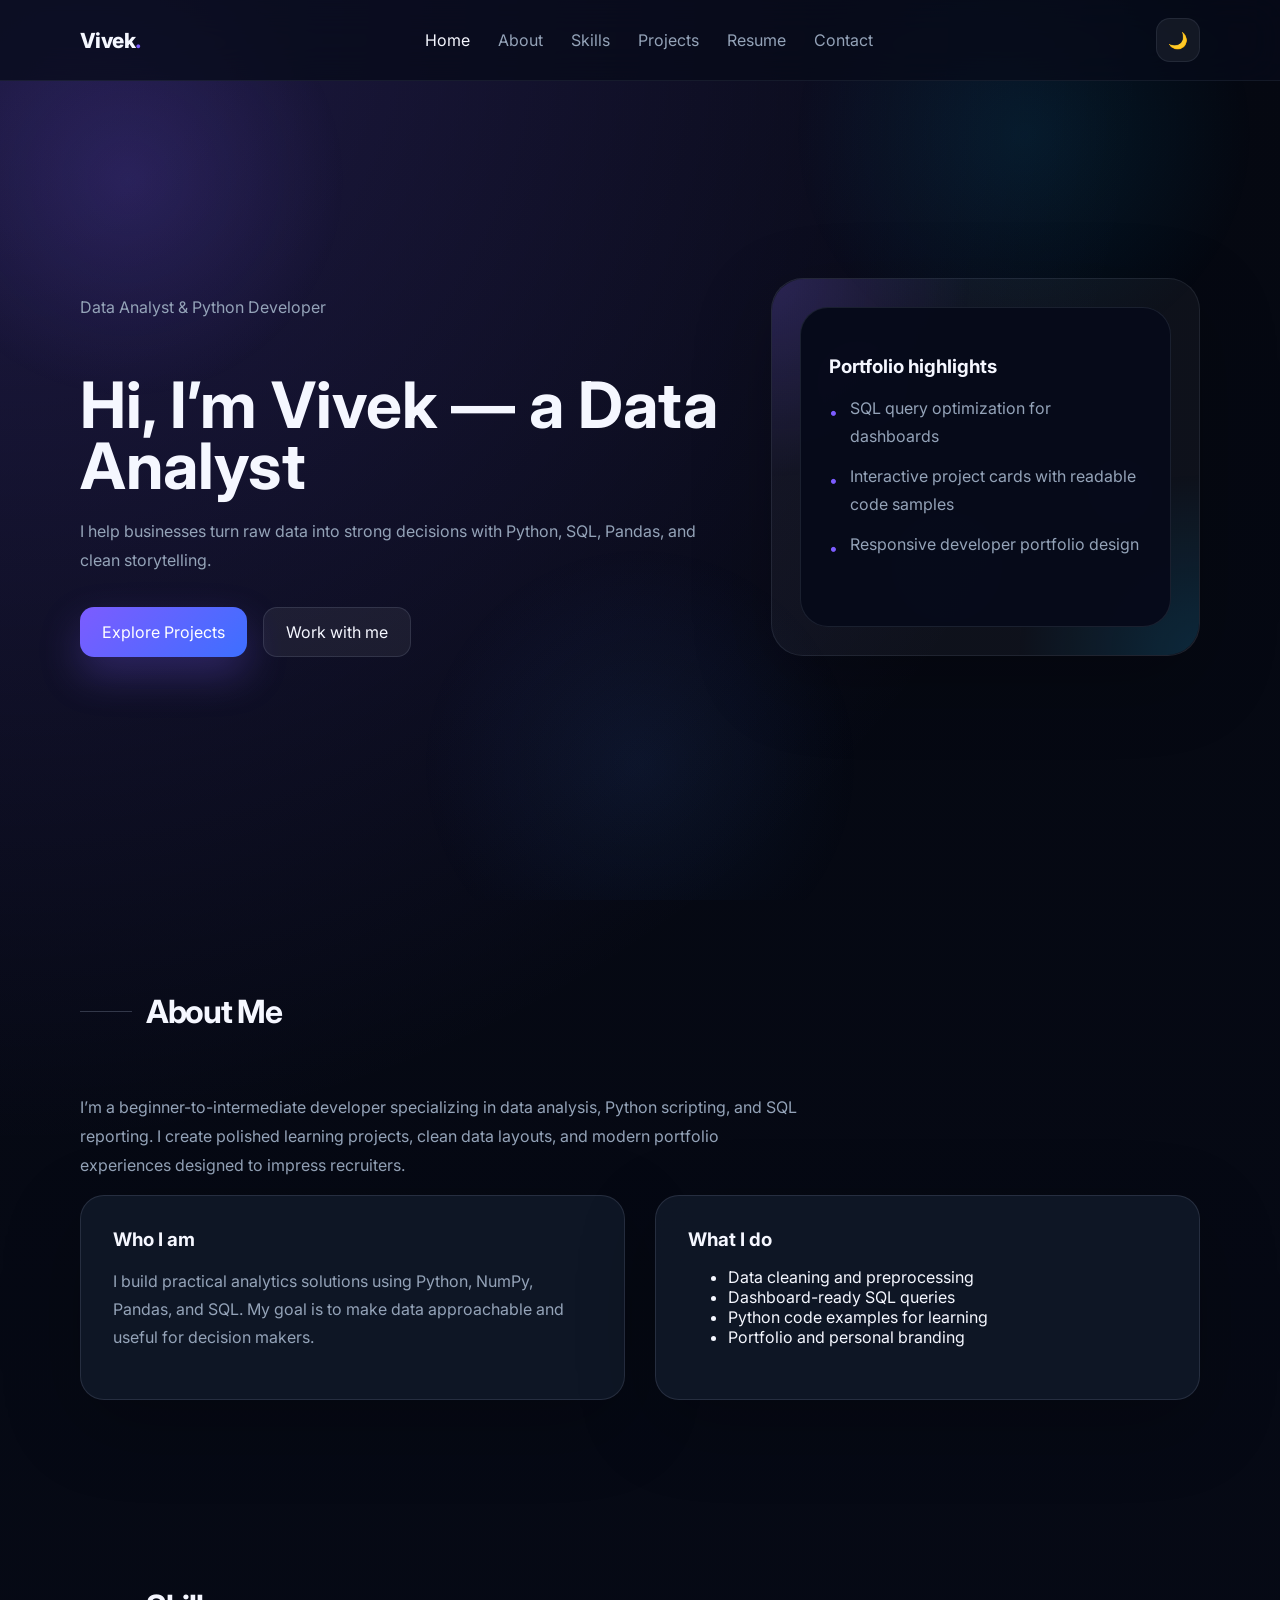
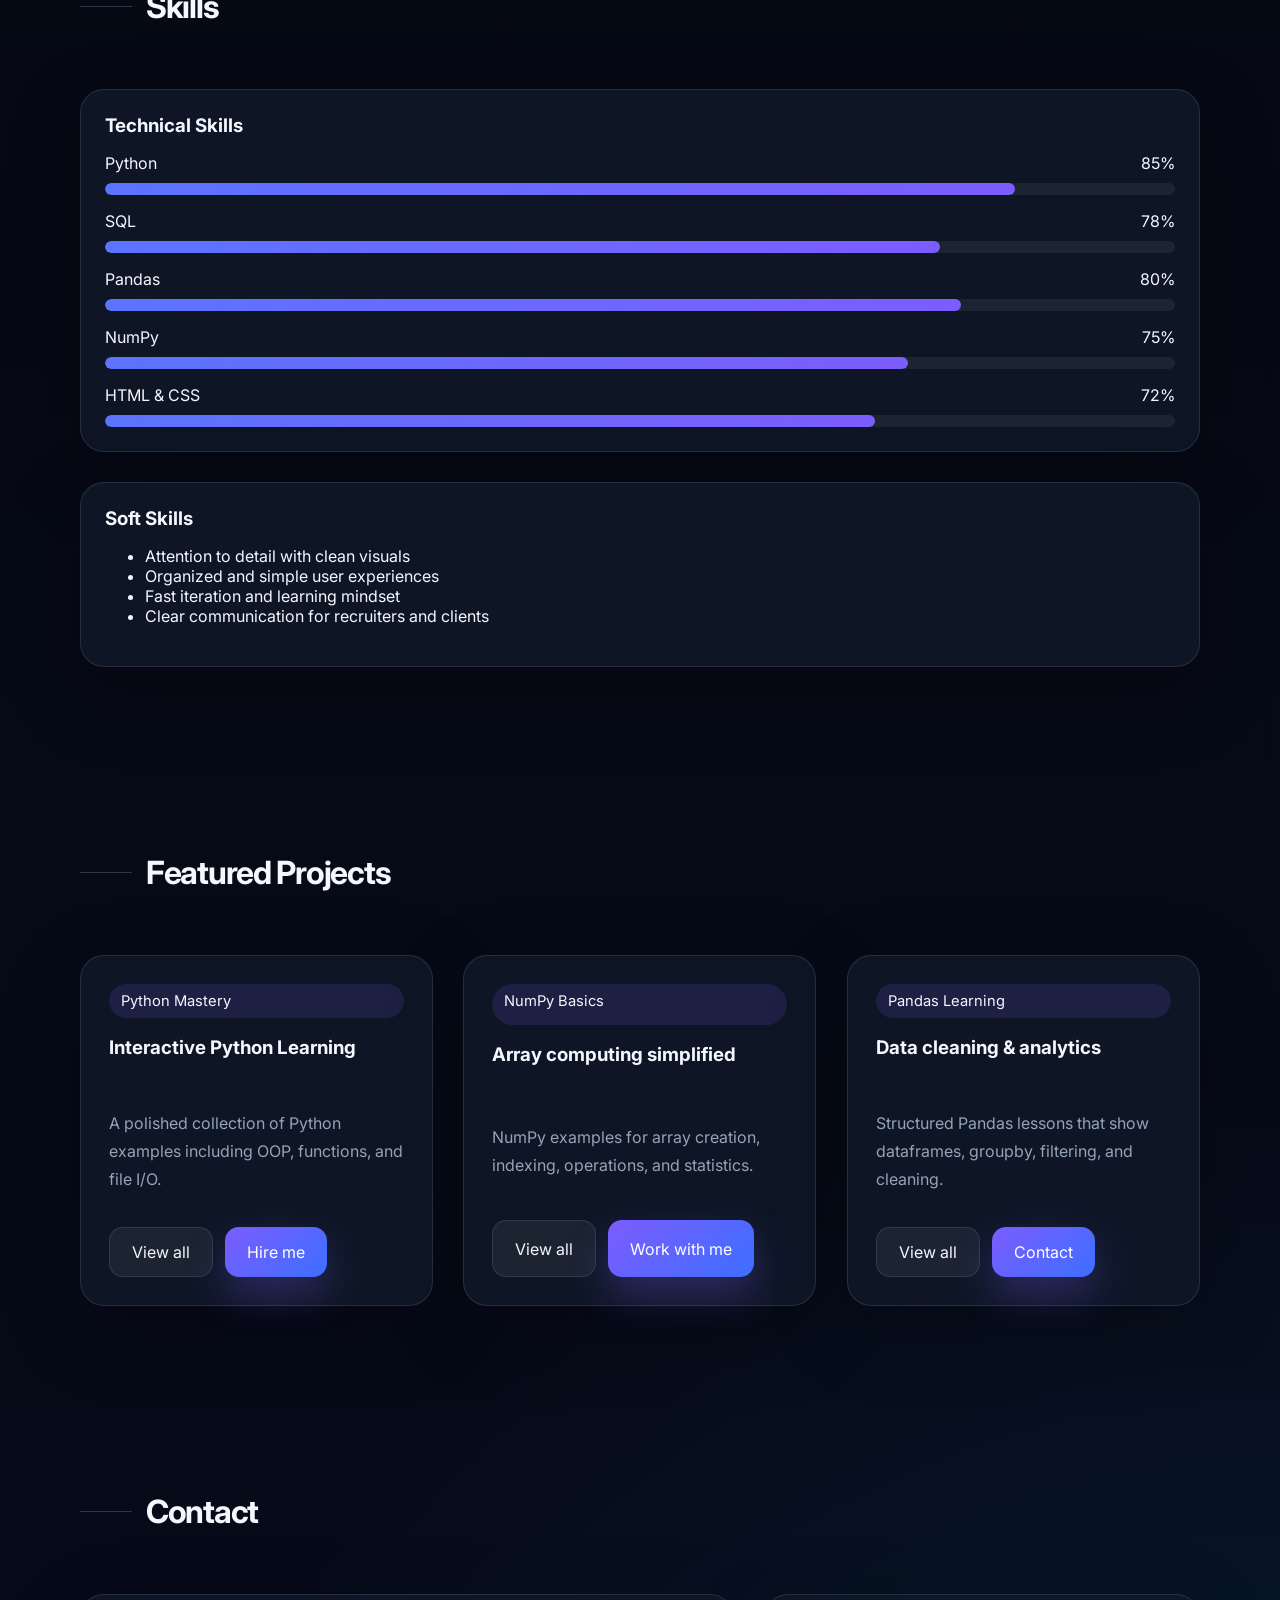
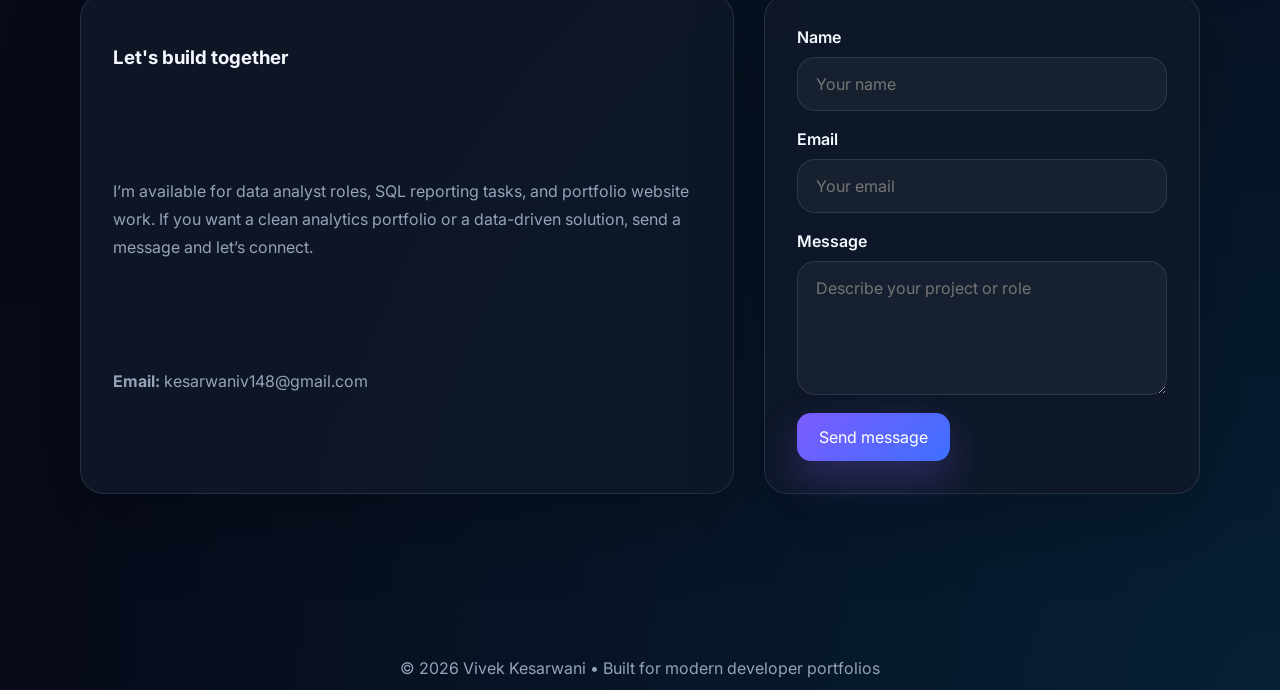
==== commit c8f93e82: "Add files via upload" ====
--- a/index.html
+++ b/index.html
@@ -22,6 +22,7 @@
         <a href="#about">About</a>
         <a href="#skills">Skills</a>
         <a href="#projects">Projects</a>
+        <a href="resume.html">Resume</a>
         <a href="#contact">Contact</a>
       </nav>
       <div class="nav-actions">
@@ -34,6 +35,7 @@
       <a href="#about">About</a>
       <a href="#skills">Skills</a>
       <a href="#projects">Projects</a>
+      <a href="resume.html">Resume</a>
       <a href="#contact">Contact</a>
     </div>
   </header>
@@ -51,9 +53,14 @@
           </div>
         </div>
 
-        <div class="hero-visual reveal">
+        <div class="hero-visual reveal interactive-card">
+          <div class="hero-decorators">
+            <span class="hero-orb orb-1"></span>
+            <span class="hero-orb orb-2"></span>
+            <span class="hero-orb orb-3"></span>
+          </div>
           <div class="hero-glow"></div>
-          <div class="hero-card">
+          <div class="hero-card interactive-card">
             <h3>Portfolio highlights</h3>
             <ul>
               <li>SQL query optimization for dashboards</li>
@@ -71,11 +78,11 @@
       </div>
       <p class="section-description reveal">I’m a beginner-to-intermediate developer specializing in data analysis, Python scripting, and SQL reporting. I create polished learning projects, clean data layouts, and modern portfolio experiences designed to impress recruiters.</p>
       <div class="about-grid">
-        <div class="about-card reveal">
+        <div class="about-card reveal interactive-card">
           <h3>Who I am</h3>
           <p>I build practical analytics solutions using Python, NumPy, Pandas, and SQL. My goal is to make data approachable and useful for decision makers.</p>
         </div>
-        <div class="about-card reveal">
+        <div class="about-card reveal interactive-card">
           <h3>What I do</h3>
           <ul>
             <li>Data cleaning and preprocessing</li>
@@ -92,32 +99,32 @@
         <h2>Skills</h2>
       </div>
       <div class="skills-grid reveal">
-        <div class="skill-card">
+        <div class="skill-card interactive-card">
           <h3>Technical Skills</h3>
           <div class="skill-meter">
             <div class="skill-item">
               <div class="skill-label"><span>Python</span><span>85%</span></div>
-              <div class="skill-bar"><div class="skill-fill" style="width: 85%;"></div></div>
+              <div class="skill-bar"><div class="skill-fill" style="--skill-width: 85%;"></div></div>
             </div>
             <div class="skill-item">
               <div class="skill-label"><span>SQL</span><span>78%</span></div>
-              <div class="skill-bar"><div class="skill-fill" style="width: 78%;"></div></div>
+              <div class="skill-bar"><div class="skill-fill" style="--skill-width: 78%;"></div></div>
             </div>
             <div class="skill-item">
               <div class="skill-label"><span>Pandas</span><span>80%</span></div>
-              <div class="skill-bar"><div class="skill-fill" style="width: 80%;"></div></div>
+              <div class="skill-bar"><div class="skill-fill" style="--skill-width: 80%;"></div></div>
             </div>
             <div class="skill-item">
               <div class="skill-label"><span>NumPy</span><span>75%</span></div>
-              <div class="skill-bar"><div class="skill-fill" style="width: 75%;"></div></div>
+              <div class="skill-bar"><div class="skill-fill" style="--skill-width: 75%;"></div></div>
             </div>
             <div class="skill-item">
               <div class="skill-label"><span>HTML & CSS</span><span>72%</span></div>
-              <div class="skill-bar"><div class="skill-fill" style="width: 72%;"></div></div>
-            </div>
-          </div>
-        </div>
-        <div class="skill-card">
+              <div class="skill-bar"><div class="skill-fill" style="--skill-width: 72%;"></div></div>
+            </div>
+          </div>
+        </div>
+        <div class="skill-card interactive-card">
           <h3>Soft Skills</h3>
           <ul>
             <li>Attention to detail with clean visuals</li>
@@ -134,7 +141,7 @@
         <h2>Featured Projects</h2>
       </div>
       <div class="project-grid reveal">
-        <article class="project-card">
+        <article class="project-card interactive-card">
           <span class="tag-pill">Python Mastery</span>
           <h3>Interactive Python Learning</h3>
           <p>A polished collection of Python examples including OOP, functions, and file I/O.</p>
@@ -143,7 +150,7 @@
             <a class="btn" href="#contact">Hire me</a>
           </div>
         </article>
-        <article class="project-card">
+        <article class="project-card interactive-card">
           <span class="tag-pill">NumPy Basics</span>
           <h3>Array computing simplified</h3>
           <p>NumPy examples for array creation, indexing, operations, and statistics.</p>
@@ -152,7 +159,7 @@
             <a class="btn" href="#contact">Work with me</a>
           </div>
         </article>
-        <article class="project-card">
+        <article class="project-card interactive-card">
           <span class="tag-pill">Pandas Learning</span>
           <h3>Data cleaning & analytics</h3>
           <p>Structured Pandas lessons that show dataframes, groupby, filtering, and cleaning.</p>
@@ -169,12 +176,12 @@
         <h2>Contact</h2>
       </div>
       <div class="contact-grid reveal">
-        <div class="contact-card">
+        <div class="contact-card interactive-card">
           <h3>Let's build together</h3>
           <p>I’m available for data analyst roles, SQL reporting tasks, and portfolio website work. If you want a clean analytics portfolio or a data-driven solution, send a message and let’s connect.</p>
           <p><strong>Email:</strong> kesarwaniv148@gmail.com</p>
         </div>
-        <form class="contact-form contact-card" action="mailto:kesarwaniv148@gmail.com" method="post" enctype="text/plain">
+        <form class="contact-form contact-card interactive-card" action="mailto:kesarwaniv148@gmail.com" method="post" enctype="text/plain">
           <div class="contact-field">
             <label for="name">Name</label>
             <input id="name" name="name" type="text" placeholder="Your name" required>
--- a/styles.css
+++ b/styles.css
@@ -28,6 +28,20 @@
     linear-gradient(180deg, #050811 0%, #070b1a 100%);
   color: var(--text);
   min-height: 100vh;
+  position: relative;
+  overflow-x: hidden;
+}
+
+body::before {
+  content: '';
+  position: fixed;
+  inset: 0;
+  background: radial-gradient(circle at 10% 20%, rgba(124, 92, 255, 0.16), transparent 16%),
+    radial-gradient(circle at 80% 15%, rgba(0, 183, 255, 0.10), transparent 18%),
+    radial-gradient(circle at 50% 85%, rgba(63, 138, 255, 0.08), transparent 22%);
+  pointer-events: none;
+  z-index: -1;
+  animation: drift 24s linear infinite;
 }
 
 img {
@@ -83,6 +97,15 @@
 @keyframes spin {
   to {
     transform: rotate(360deg);
+  }
+}
+
+@keyframes drift {
+  0%, 100% {
+    transform: translate(0, 0);
+  }
+  50% {
+    transform: translate(-1rem, 1rem);
   }
 }
 
@@ -204,6 +227,7 @@
   display: grid;
   align-items: center;
   padding-top: 48px;
+  perspective: 1800px;
 }
 
 .hero-grid {
@@ -211,52 +235,6 @@
   grid-template-columns: 1.2fr 0.8fr;
   gap: 48px;
   align-items: center;
-}
-
-.hero-content h1 {
-  font-size: clamp(3rem, 5vw, 4.4rem);
-  line-height: 0.95;
-  margin-bottom: 20px;
-}
-
-.hero-content p {
-  color: var(--muted);
-  line-height: 1.8;
-  max-width: 680px;
-  margin-bottom: 32px;
-}
-
-.hero-cta {
-  display: flex;
-  flex-wrap: wrap;
-  gap: 16px;
-}
-
-.btn,
-.btn-secondary {
-  display: inline-flex;
-  align-items: center;
-  justify-content: center;
-  gap: 10px;
-  padding: 14px 22px;
-  border-radius: 14px;
-  transition: transform var(--transition), box-shadow var(--transition), background var(--transition), color var(--transition);
-}
-
-.btn {
-  background: linear-gradient(135deg, var(--accent), #3d6fff);
-  color: #fff;
-  box-shadow: 0 18px 40px rgba(124, 92, 255, 0.28);
-}
-
-.btn:hover {
-  transform: translateY(-2px);
-}
-
-.btn-secondary {
-  background: rgba(255,255,255,0.06);
-  color: var(--text);
-  border: 1px solid rgba(148, 163, 184, 0.18);
 }
 
 .hero-visual {
@@ -266,6 +244,109 @@
   background: rgba(255,255,255,0.04);
   border: 1px solid rgba(148, 163, 184, 0.12);
   box-shadow: var(--shadow);
+  transform-style: preserve-3d;
+  transition: transform 0.35s ease, box-shadow 0.35s ease;
+  will-change: transform;
+}
+
+.hero-visual:hover {
+  transform: translateY(-6px) rotateX(3deg) rotateY(-3deg);
+}
+
+.hero-decorators {
+  position: absolute;
+  inset: 0;
+  pointer-events: none;
+  z-index: 0;
+}
+
+.hero-orb {
+  position: absolute;
+  border-radius: 50%;
+  opacity: 0.75;
+  filter: blur(2px);
+  animation: floatOrb 12s ease-in-out infinite;
+}
+
+.hero-orb.orb-1 {
+  width: 90px;
+  height: 90px;
+  top: 16%;
+  left: 10%;
+  background: rgba(124, 92, 255, 0.24);
+}
+
+.hero-orb.orb-2 {
+  width: 64px;
+  height: 64px;
+  top: 48%;
+  left: 74%;
+  background: rgba(0, 183, 255, 0.18);
+  animation-delay: 2s;
+}
+
+.hero-orb.orb-3 {
+  width: 110px;
+  height: 110px;
+  top: 62%;
+  left: 28%;
+  background: rgba(94, 203, 255, 0.18);
+  animation-delay: 4s;
+}
+
+@keyframes floatOrb {
+  0%, 100% {
+    transform: translate(0, 0);
+  }
+  50% {
+    transform: translate(0.7rem, -1.2rem);
+  }
+}
+
+.hero-content h1 {
+  font-size: clamp(3rem, 5vw, 4.4rem);
+  line-height: 0.95;
+  margin-bottom: 20px;
+}
+
+.hero-content p {
+  color: var(--muted);
+  line-height: 1.8;
+  max-width: 680px;
+  margin-bottom: 32px;
+}
+
+.hero-cta {
+  display: flex;
+  flex-wrap: wrap;
+  gap: 16px;
+}
+
+.btn,
+.btn-secondary {
+  display: inline-flex;
+  align-items: center;
+  justify-content: center;
+  gap: 10px;
+  padding: 14px 22px;
+  border-radius: 14px;
+  transition: transform var(--transition), box-shadow var(--transition), background var(--transition), color var(--transition);
+}
+
+.btn {
+  background: linear-gradient(135deg, var(--accent), #3d6fff);
+  color: #fff;
+  box-shadow: 0 18px 40px rgba(124, 92, 255, 0.28);
+}
+
+.btn:hover {
+  transform: translateY(-2px);
+}
+
+.btn-secondary {
+  background: rgba(255,255,255,0.06);
+  color: var(--text);
+  border: 1px solid rgba(148, 163, 184, 0.18);
 }
 
 .hero-glow {
@@ -284,6 +365,7 @@
   border-radius: 28px;
   padding: 28px;
   min-height: 320px;
+  transform-style: preserve-3d;
 }
 
 .hero-card h3 {
@@ -383,25 +465,40 @@
   overflow: hidden;
 }
 
+.project-grid {
+  grid-template-columns: repeat(3, minmax(0, 1fr));
+}
+
+.project-card {
+  padding: 28px;
+  display: grid;
+  gap: 18px;
+}
+
+.project-card:hover {
+  transform: translateY(-10px) rotateX(3deg) rotateY(-2deg);
+}
+
+.interactive-card {
+  transform-style: preserve-3d;
+  transition: transform 0.35s ease, box-shadow 0.35s ease;
+  will-change: transform;
+}
+
+.interactive-card:hover {
+  box-shadow: 0 30px 90px rgba(124, 92, 255, 0.24);
+}
+
 .skill-fill {
   height: 100%;
   border-radius: inherit;
   background: linear-gradient(135deg, #5b74ff, #7c5cff);
-  transition: width 0.7s ease;
-}
-
-.project-grid {
-  grid-template-columns: repeat(3, minmax(0, 1fr));
-}
-
-.project-card {
-  padding: 28px;
-  display: grid;
-  gap: 18px;
-}
-
-.project-card:hover {
-  transform: translateY(-6px);
+  transition: width 1s ease;
+  width: 0;
+}
+
+.skills-grid.active .skill-fill {
+  width: var(--skill-width, 100%);
 }
 
 .project-tags {
@@ -422,6 +519,32 @@
   display: flex;
   gap: 12px;
   flex-wrap: wrap;
+}
+
+.project-code {
+  max-height: 0;
+  overflow: hidden;
+  opacity: 0;
+  transition: max-height 0.35s ease, opacity 0.35s ease;
+}
+
+.project-code.open {
+  max-height: 800px;
+  opacity: 1;
+}
+
+.project-code pre {
+  margin: 0;
+  padding: 18px;
+  border-radius: 18px;
+  background: rgba(255,255,255,0.05);
+  border: 1px solid rgba(148, 163, 184, 0.16);
+  overflow-x: auto;
+  color: #e2e8f0;
+  line-height: 1.55;
+  white-space: pre-wrap;
+  word-break: break-word;
+  font-family: 'Courier New', monospace;
 }
 
 .card-small {
